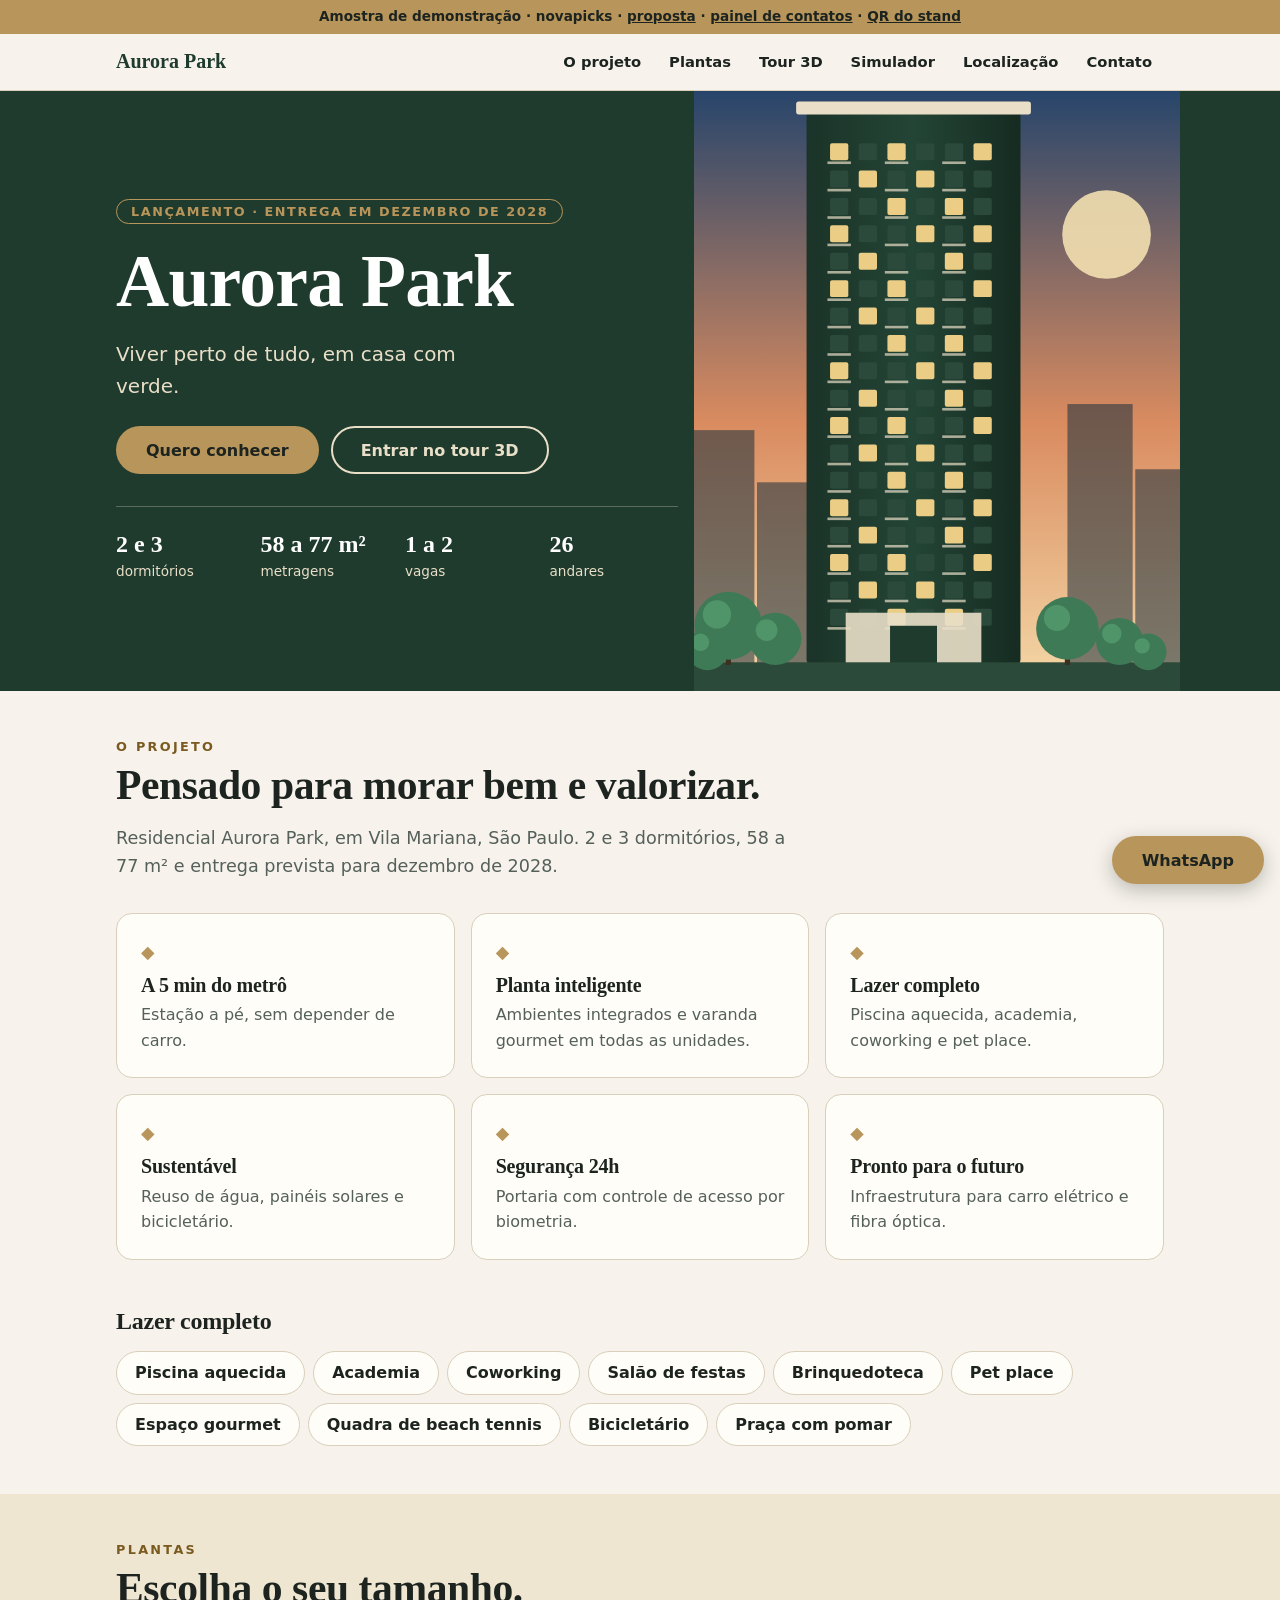
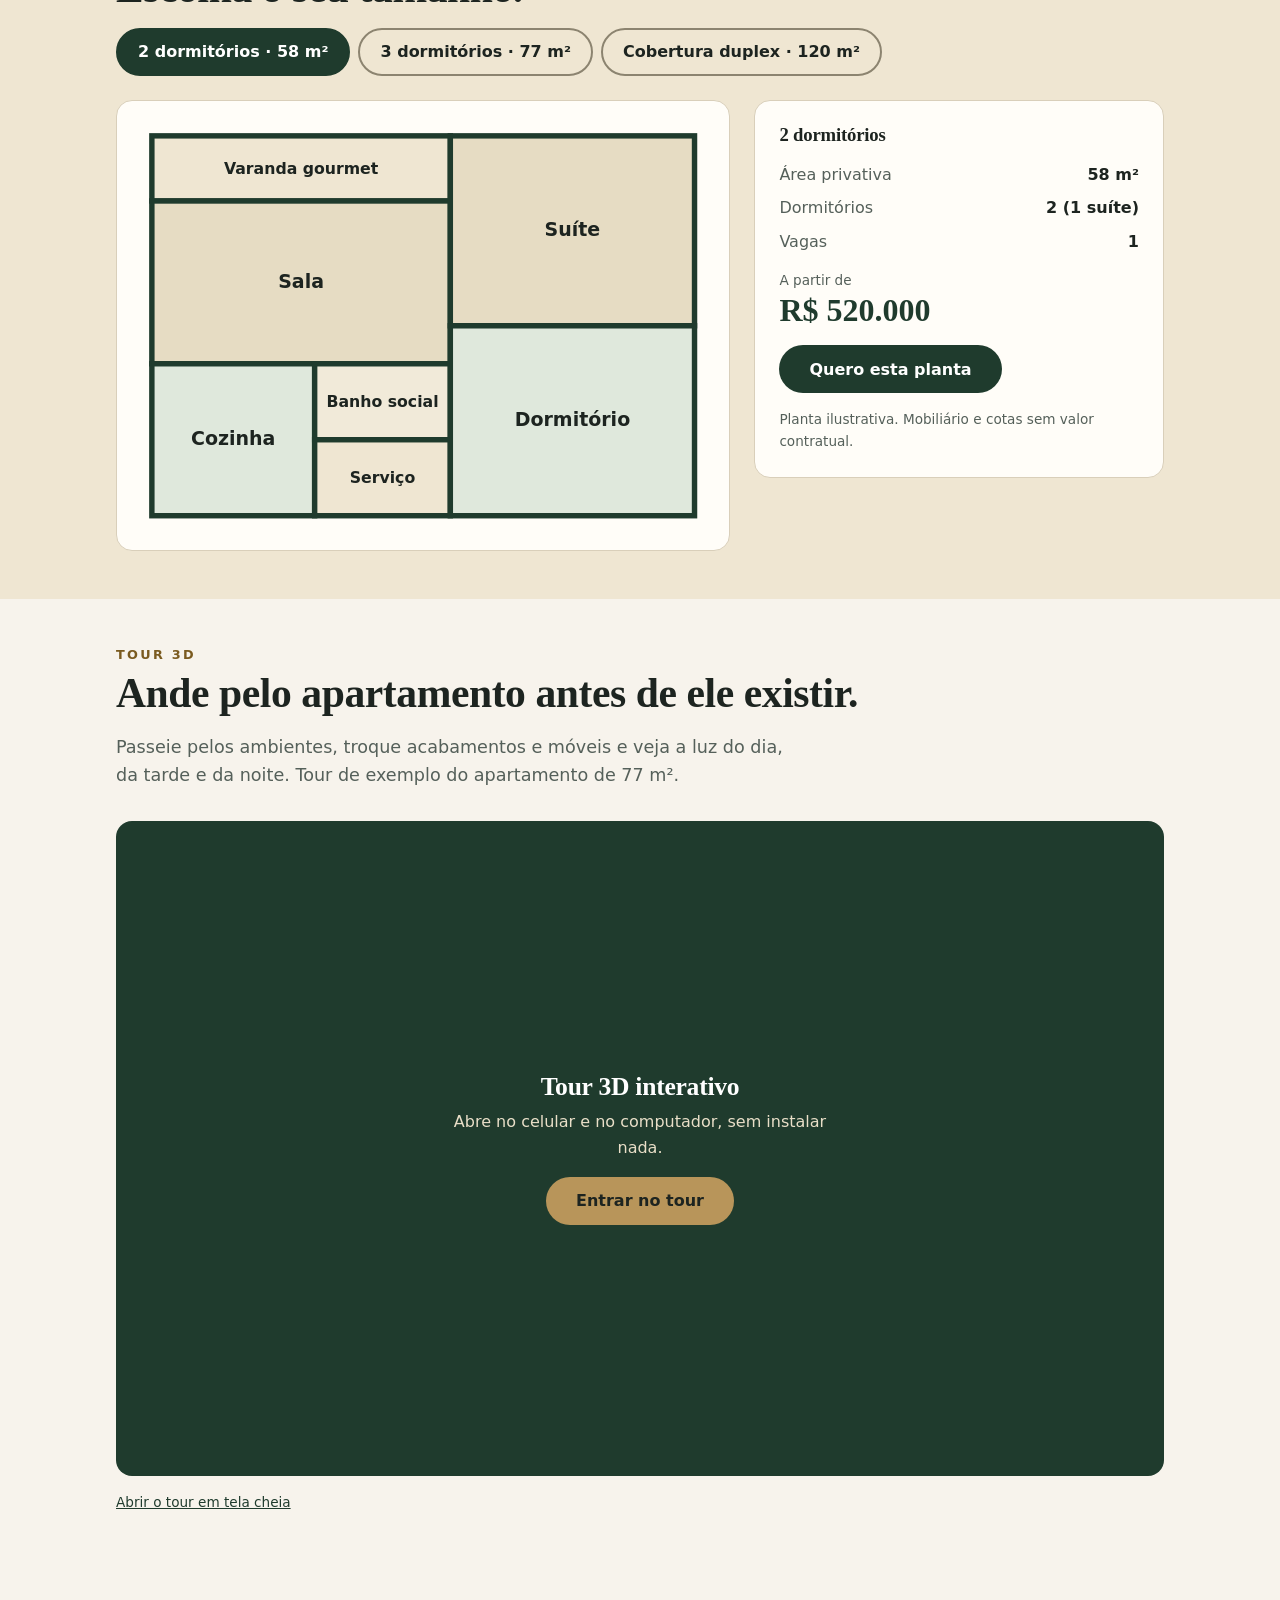
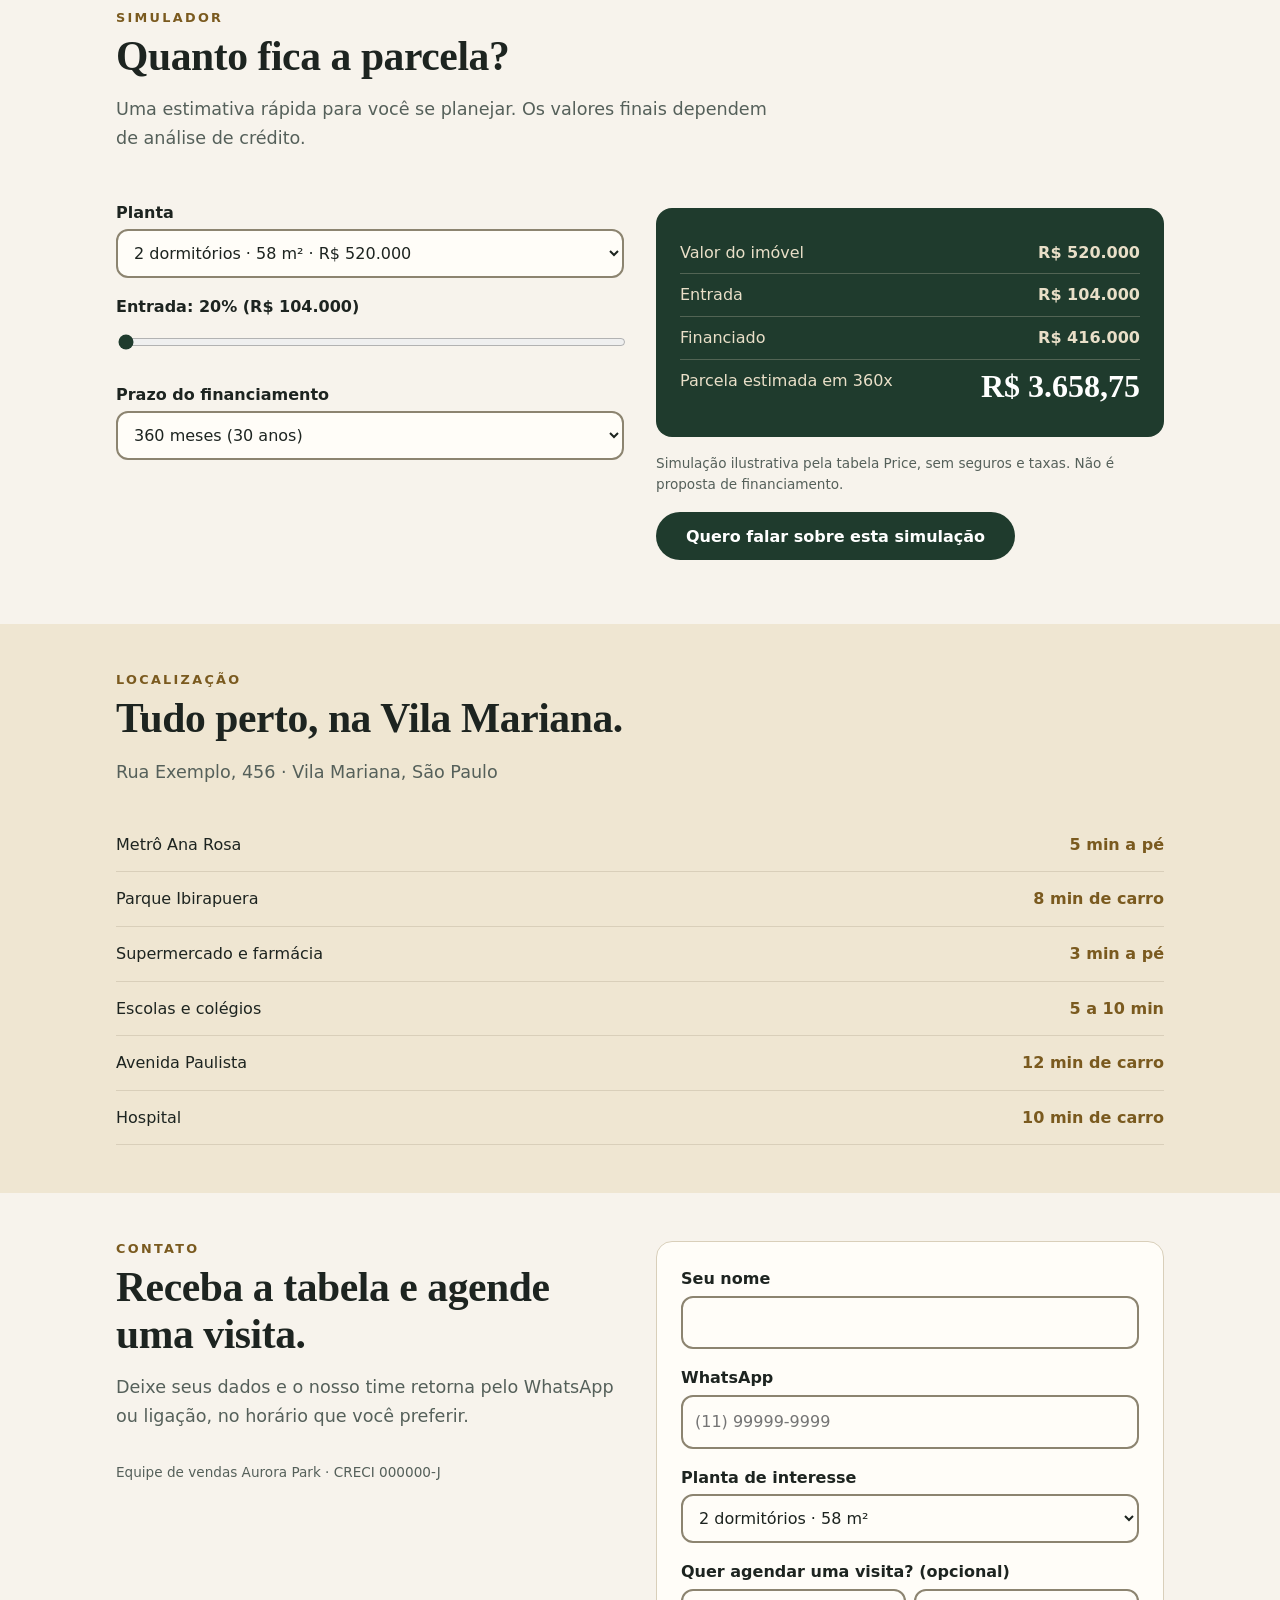
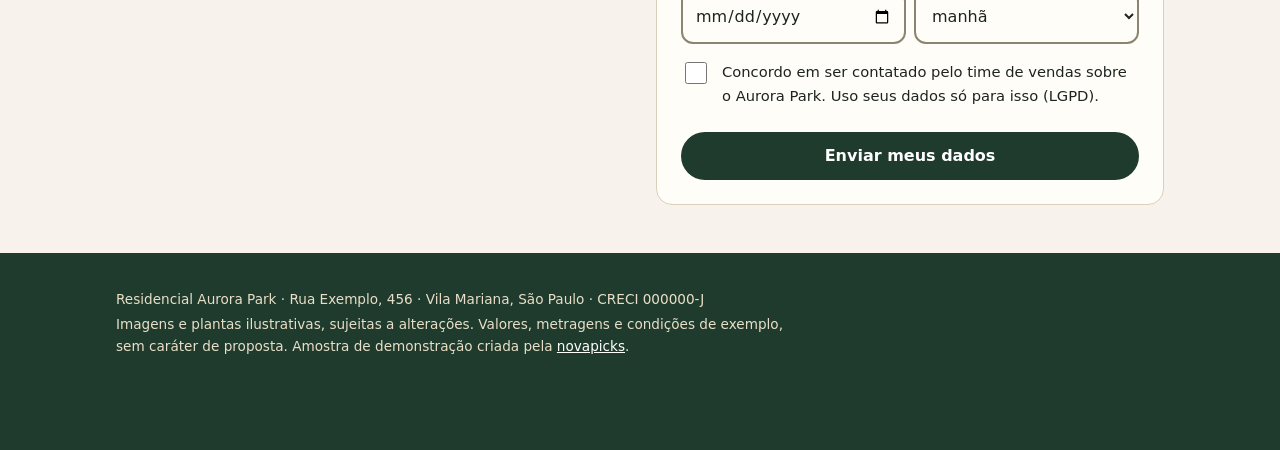
==== index.html @ 537d6c3f "feat: página de empreendimento com plantas, tour 3D, simulador e painel de contatos" ====
<!doctype html>
<html lang="pt-BR">
<head>
<meta charset="utf-8">
<meta name="viewport" content="width=device-width, initial-scale=1">
<meta name="description" content="Aurora Park: apartamentos de 2 e 3 dormitórios na Vila Mariana, com tour 3D, plantas e simulador.">
<meta name="theme-color" content="#1f3b2d">
<title>Aurora Park · Lançamento na Vila Mariana</title>
<link rel="stylesheet" href="css/estilo.css">
</head>
<body>
<a class="pular" href="#conteudo">Pular para o conteúdo</a>
<div class="selo-demo">Amostra de demonstração · novapicks · <a href="apresentacao.html">proposta</a> · <a href="leads.html" target="_blank" rel="noopener">painel de contatos</a> · <a href="qr.html">QR do stand</a></div>
<nav class="nav" aria-label="Principal"><div class="nav-int">
  <a class="marca" href="#topo" id="nav-marca"></a>
  <ul>
    <li><a class="l" href="#sobre">O projeto</a></li><li><a class="l" href="#plantas">Plantas</a></li><li><a class="l" href="#tour">Tour 3D</a></li>
    <li><a class="l" href="#simulador">Simulador</a></li><li><a class="l" href="#local">Localização</a></li><li><a class="l" href="#contato">Contato</a></li>
  </ul>
</div></nav>

<header class="hero" id="topo"><div class="hero-int">
  <div class="hero-txt">
    <span class="etiqueta" id="h-status"></span>
    <h1 id="h-nome"></h1>
    <p class="slogan" id="h-slogan"></p>
    <div class="grupo-btn"><a class="btn btn-ouro" href="#contato">Quero conhecer</a><a class="btn btn-contorno" href="#tour">Entrar no tour 3D</a></div>
    <div class="numeros" id="h-numeros"></div>
  </div>
  <div class="hero-arte" id="h-arte"></div>
</div></header>

<main id="conteudo" tabindex="-1">
  <section id="sobre"><div class="container">
    <p class="sobretitulo">O projeto</p><h2>Pensado para morar bem e valorizar.</h2>
    <p class="lead" id="s-lead"></p>
    <div class="grade tres" id="s-dif"></div>
    <h3 style="margin:var(--e6) 0 var(--e2);font-size:1.5rem">Lazer completo</h3><ul class="chips" id="s-lazer"></ul>
  </div></section>

  <section id="plantas" class="fundo-claro"><div class="container">
    <p class="sobretitulo">Plantas</p><h2>Escolha o seu tamanho.</h2>
    <div class="abas" role="tablist" aria-label="Plantas" id="p-abas"></div>
    <div class="planta" id="p-corpo" role="tabpanel" aria-live="polite"></div>
  </div></section>

  <section id="tour"><div class="container">
    <p class="sobretitulo">Tour 3D</p><h2>Ande pelo apartamento antes de ele existir.</h2>
    <p class="lead">Passeie pelos ambientes, troque acabamentos e móveis e veja a luz do dia, da tarde e da noite. Tour de exemplo do apartamento de 77 m².</p>
    <div class="palco" id="t-palco"><div class="chamada"><h3>Tour 3D interativo</h3><p>Abre no celular e no computador, sem instalar nada.</p><button class="btn btn-ouro" id="t-abrir" type="button">Entrar no tour</button></div></div>
    <p class="nota"><a id="t-link" target="_blank" rel="noopener" style="color:var(--verde)">Abrir o tour em tela cheia</a></p>
  </div></section>

  <section id="video" class="fundo-claro" hidden><div class="container">
    <p class="sobretitulo">Vídeo</p><h2>Conheça o empreendimento.</h2>
    <div class="palco" id="v-palco"></div>
  </div></section>

  <section id="simulador"><div class="container">
    <p class="sobretitulo">Simulador</p><h2>Quanto fica a parcela?</h2>
    <p class="lead">Uma estimativa rápida para você se planejar. Os valores finais dependem de análise de crédito.</p>
    <div class="duas">
      <form id="sim" novalidate>
        <label for="s-planta">Planta</label><select id="s-planta"></select>
        <label for="s-entrada">Entrada: <span id="s-ent-v"></span></label><input type="range" id="s-entrada">
        <label for="s-prazo">Prazo do financiamento</label><select id="s-prazo"></select>
      </form>
      <div>
        <div class="resultado" aria-live="polite" id="s-res"></div>
        <p class="nota">Simulação ilustrativa pela tabela Price, sem seguros e taxas. Não é proposta de financiamento.</p>
        <p><button class="btn btn-verde" id="s-quero" type="button">Quero falar sobre esta simulação</button></p>
      </div>
    </div>
  </div></section>

  <section id="local" class="fundo-claro"><div class="container">
    <p class="sobretitulo">Localização</p><h2 id="l-titulo"></h2>
    <p class="lead" id="l-end"></p>
    <div id="l-lista"></div>
  </div></section>

  <section id="contato"><div class="container"><div class="duas">
    <div><p class="sobretitulo">Contato</p><h2>Receba a tabela e agende uma visita.</h2><p class="lead">Deixe seus dados e o nosso time retorna pelo WhatsApp ou ligação, no horário que você preferir.</p>
      <p class="nota" id="c-corretor"></p></div>
    <div id="c-area"></div>
  </div></div></section>
</main>

<footer><div class="container">
  <p id="f-nome"></p>
  <p>Imagens e plantas ilustrativas, sujeitas a alterações. Valores, metragens e condições de exemplo, sem caráter de proposta. Amostra de demonstração criada pela <a href="https://novapicks.website">novapicks</a>.</p>
</div></footer>
<a class="btn btn-ouro flutuante" id="zap" target="_blank" rel="noopener">WhatsApp</a>

<script src="js/dados.js"></script>
<script src="js/leads.js"></script>
<script src="js/arte.js"></script>
<script src="js/app.js"></script>
</body>
</html>
---- css/estilo.css ----
/* Design System: tokens no :root, mobile-first, escala de 8px. Tema claro premium (verde e latão). */
:root {
  --fundo: #f7f3ec;
  --superficie: #fffdf8;
  --superficie-2: #efe6d2;
  --borda: #8c8470;
  --borda-suave: #d9cfba;
  --texto: #1d2420;
  --texto-suave: #55605a;
  --verde: #1f3b2d;
  --verde-2: #2f5a45;
  --latao: #b8955a;         /* só decorativo e fundo de botão com texto escuro */
  --latao-texto: #7a5a1f;   /* latão em texto sobre fundo claro (5,7:1) */
  --creme: #e9dfc8;
  --erro: #a3271a;
  --foco: #8a3b00;
  --raio: 16px;
  --e1: 8px; --e2: 16px; --e3: 24px; --e4: 32px; --e6: 48px; --e8: 64px;
  --fonte-titulo: "Iowan Old Style", "Palatino Linotype", Palatino, "Book Antiqua", Georgia, serif;
  --fonte: system-ui, -apple-system, "Segoe UI", Roboto, sans-serif;
}
@media (prefers-contrast: more) { :root { --borda: #000; --texto-suave: #000; } }
* { box-sizing: border-box; }
html { scroll-behavior: smooth; scroll-padding-top: 72px; }
body { margin: 0; font-family: var(--fonte); background: var(--fundo); color: var(--texto); line-height: 1.6; }
h1, h2, h3 { font-family: var(--fonte-titulo); font-weight: 600; line-height: 1.12; margin: 0; letter-spacing: -.01em; }
[hidden] { display: none !important; }
:focus-visible { outline: 3px solid var(--foco); outline-offset: 2px; }
.so-leitor { position: absolute; width: 1px; height: 1px; overflow: hidden; clip: rect(0 0 0 0); white-space: nowrap; }
.pular { position: absolute; left: 8px; top: -64px; background: var(--latao); color: var(--texto); padding: 8px 16px; border-radius: 8px; z-index: 60; }
.pular:focus { top: 8px; }
.selo-demo { background: var(--latao); color: var(--texto); text-align: center; font-size: .85rem; font-weight: 700; padding: 6px var(--e2); }
.selo-demo a { color: inherit; font-weight: 800; }
.container { max-width: 1080px; margin: 0 auto; padding: 0 var(--e2); }
section { padding: var(--e6) 0; }
.sobretitulo { font: 700 .8rem var(--fonte); text-transform: uppercase; letter-spacing: .18em; color: var(--latao-texto); margin: 0 0 var(--e1); }
h2 { font-size: clamp(1.8rem, 5vw, 2.6rem); margin-bottom: var(--e2); }
.lead { color: var(--texto-suave); font-size: 1.1rem; max-width: 60ch; margin: 0 0 var(--e4); }

/* Navegação */
.nav { position: sticky; top: 0; z-index: 40; background: rgba(247,243,236,.94); backdrop-filter: blur(8px); border-bottom: 1px solid var(--borda-suave); }
.nav-int { max-width: 1080px; margin: 0 auto; padding: 0 var(--e2); display: flex; align-items: center; gap: var(--e2); min-height: 56px; }
.marca { font: 700 1.25rem var(--fonte-titulo); color: var(--verde); text-decoration: none; white-space: nowrap; }
.nav ul { display: flex; gap: 4px; list-style: none; padding: 0; margin: 0 0 0 auto; overflow-x: auto; scrollbar-width: none; }
.nav a.l { display: inline-flex; align-items: center; min-height: 44px; padding: 0 12px; color: var(--texto); text-decoration: none; font-weight: 600; font-size: .92rem; border-radius: 8px; white-space: nowrap; }
.nav a.l:hover { background: var(--superficie-2); }

/* Hero */
.hero { background: var(--verde); color: var(--creme); padding: 0; overflow: hidden; }
.hero-int { max-width: 1080px; margin: 0 auto; display: grid; grid-template-columns: 1fr; }
@media (min-width: 860px) { .hero-int { grid-template-columns: 1.1fr .9fr; min-height: 600px; } }
.hero-txt { padding: var(--e6) var(--e2); align-self: center; }
.hero h1 { font-size: clamp(2.6rem, 8vw, 4.6rem); color: #fff; }
.hero .slogan { font-size: 1.25rem; margin: var(--e2) 0 var(--e3); max-width: 28ch; }
.etiqueta { display: inline-block; border: 1px solid var(--latao); color: var(--latao); border-radius: 999px; padding: 4px 14px; font: 700 .8rem var(--fonte); text-transform: uppercase; letter-spacing: .12em; margin-bottom: var(--e2); }
.hero-arte { min-height: 360px; position: relative; }
.hero-arte svg { position: absolute; inset: 0; width: 100%; height: 100%; }
.numeros { display: grid; grid-template-columns: repeat(2, 1fr); gap: var(--e2); margin-top: var(--e4); padding-top: var(--e3); border-top: 1px solid rgba(233,223,200,.3); }
@media (min-width: 640px) { .numeros { grid-template-columns: repeat(4, 1fr); } }
.numeros b { display: block; font: 600 1.5rem var(--fonte-titulo); color: #fff; }
.numeros span { font-size: .85rem; }

/* Botões */
.btn { font: 700 1rem var(--fonte); min-height: 48px; padding: 8px 28px; border-radius: 999px; border: 2px solid transparent; cursor: pointer; display: inline-flex; align-items: center; justify-content: center; gap: 8px; text-decoration: none; }
.btn-ouro { background: var(--latao); color: var(--texto); }
.btn-ouro:hover { background: #c9a669; }
.btn-verde { background: var(--verde); color: #fff; }
.btn-verde:hover { background: var(--verde-2); }
.btn-contorno { background: transparent; color: var(--texto); border-color: var(--borda); }
.btn-contorno:hover { border-color: var(--texto); }
.hero .btn-contorno { color: var(--creme); border-color: var(--creme); }
.btn-pequeno { min-height: 36px; padding: 2px 14px; font-size: .9rem; }
.grupo-btn { display: flex; gap: 12px; flex-wrap: wrap; }

/* Diferenciais, lazer, localização */
.grade { display: grid; gap: var(--e2); grid-template-columns: 1fr; }
@media (min-width: 640px) { .grade { grid-template-columns: repeat(2, 1fr); } }
@media (min-width: 960px) { .grade.tres { grid-template-columns: repeat(3, 1fr); } }
.cartao { background: var(--superficie); border: 1px solid var(--borda-suave); border-radius: var(--raio); padding: var(--e3); }
.cartao h3 { font-size: 1.25rem; margin-bottom: 6px; }
.cartao p { margin: 0; color: var(--texto-suave); }
.cartao .rombo { display: block; color: var(--latao); font-size: 1.1rem; margin-bottom: 8px; }
.chips { display: flex; flex-wrap: wrap; gap: 8px; list-style: none; padding: 0; margin: 0; }
.chips li { background: var(--superficie); border: 1px solid var(--borda-suave); border-radius: 999px; padding: 8px 18px; font-weight: 600; }
.local { display: flex; justify-content: space-between; gap: 16px; padding: 14px 0; border-bottom: 1px solid var(--borda-suave); }
.local b { color: var(--latao-texto); white-space: nowrap; }

/* Plantas */
.abas { display: flex; gap: 8px; flex-wrap: wrap; margin-bottom: var(--e3); }
.abas button { font: 700 1rem var(--fonte); min-height: 48px; padding: 8px 20px; border-radius: 999px; border: 2px solid var(--borda); background: transparent; color: var(--texto); cursor: pointer; }
.abas button[aria-selected="true"] { background: var(--verde); border-color: var(--verde); color: #fff; }
.planta { display: grid; gap: var(--e3); grid-template-columns: 1fr; align-items: start; }
@media (min-width: 860px) { .planta { grid-template-columns: 1.2fr .8fr; } }
.planta-arte { background: var(--superficie); border: 1px solid var(--borda-suave); border-radius: var(--raio); padding: var(--e3); }
.planta-arte svg { width: 100%; height: auto; display: block; }
.ficha { background: var(--superficie); border: 1px solid var(--borda-suave); border-radius: var(--raio); padding: var(--e3); }
.ficha dl { margin: var(--e2) 0; display: grid; grid-template-columns: auto 1fr; gap: 8px 24px; }
.ficha dt { color: var(--texto-suave); } .ficha dd { margin: 0; font-weight: 700; text-align: right; }
.preco { font: 600 2rem var(--fonte-titulo); color: var(--verde); }
.nota { font-size: .85rem; color: var(--texto-suave); margin: var(--e2) 0 0; }

/* Tour e vídeo */
.fundo-claro { background: var(--superficie-2); }
.palco { position: relative; min-height: 420px; width: 100%; border-radius: var(--raio); overflow: hidden; background: var(--verde); display: grid; place-items: center; color: var(--creme); text-align: center; }
@media (min-width: 860px) { .palco { aspect-ratio: 16 / 10; min-height: 0; } }
.palco iframe { position: absolute; inset: 0; width: 100%; height: 100%; border: 0; }
.palco .chamada { padding: var(--e3); max-width: 44ch; }
.palco h3 { color: #fff; font-size: 1.6rem; margin-bottom: 8px; }
.palco p { margin: 0 0 var(--e2); }

/* Simulador e formulário */
.duas { display: grid; gap: var(--e4); grid-template-columns: 1fr; align-items: start; }
@media (min-width: 860px) { .duas { grid-template-columns: 1fr 1fr; } }
label { display: block; font-weight: 600; margin: var(--e2) 0 4px; }
input[type=text], input[type=tel], input[type=date], select, textarea { width: 100%; font: inherit; color: var(--texto); background: var(--superficie); border: 2px solid var(--borda); border-radius: 12px; padding: 12px; min-height: 48px; }
input[type=range] { width: 100%; accent-color: var(--verde); min-height: 32px; }
.resultado { background: var(--verde); color: var(--creme); border-radius: var(--raio); padding: var(--e3); margin-top: var(--e3); }
.resultado .linha { display: flex; justify-content: space-between; gap: 16px; padding: 8px 0; }
.resultado .linha + .linha { border-top: 1px solid rgba(233,223,200,.25); }
.resultado .grande { font: 600 2rem var(--fonte-titulo); color: #fff; }
.opc { display: flex; align-items: flex-start; gap: 12px; margin: var(--e2) 0 0; font-weight: 400; font-size: .92rem; }
.opc input { width: 22px; height: 22px; accent-color: var(--verde); flex: none; margin-top: 2px; }
.erro { color: var(--erro); font-weight: 600; margin: 8px 0 0; }
.sucesso { background: var(--superficie); border: 2px solid var(--verde); border-radius: var(--raio); padding: var(--e3); }
.sucesso h3 { color: var(--verde); font-size: 1.5rem; margin-bottom: 8px; }

footer { background: var(--verde); color: var(--creme); padding: var(--e4) 0 88px; font-size: .85rem; }
footer p { margin: 4px 0; max-width: 80ch; }
footer a { color: #fff; }
.flutuante { position: fixed; right: 16px; bottom: 16px; z-index: 45; box-shadow: 0 6px 20px rgba(0,0,0,.25); }

/* Painel de contatos */
.painel { max-width: 1080px; margin: 0 auto; padding: var(--e4) var(--e2); }
.painel h1 { font-size: 2rem; margin-bottom: 8px; }
.resumos { display: grid; grid-template-columns: repeat(2, 1fr); gap: 12px; margin: var(--e3) 0; }
@media (min-width: 720px) { .resumos { grid-template-columns: repeat(5, 1fr); } }
.resumos div { background: var(--superficie); border: 1px solid var(--borda-suave); border-radius: 12px; padding: 12px 16px; }
.resumos b { display: block; font: 600 1.6rem var(--fonte-titulo); color: var(--verde); }
.resumos span { font-size: .85rem; color: var(--texto-suave); }
.contato { background: var(--superficie); border: 1px solid var(--borda-suave); border-left: 5px solid var(--latao); border-radius: 12px; padding: var(--e2); margin-bottom: 12px; display: grid; gap: 8px 16px; grid-template-columns: 1fr; }
@media (min-width: 720px) { .contato { grid-template-columns: 1.4fr 1fr auto; align-items: center; } }
.contato h3 { font-size: 1.15rem; }
.contato p { margin: 2px 0; color: var(--texto-suave); font-size: .92rem; }
.contato .acoes { display: flex; gap: 8px; flex-wrap: wrap; }
.contato[data-s="contatado"] { border-left-color: var(--verde-2); }
.contato[data-s="visita"] { border-left-color: #2b6cb0; }
.contato[data-s="proposta"] { border-left-color: #6b3fa0; }
.contato[data-s="perdido"] { opacity: .6; border-left-color: var(--borda); }
.vazio { color: var(--texto-suave); text-align: center; padding: var(--e4) 0; }
.caixa { background: var(--superficie); border: 1px solid var(--borda-suave); border-radius: var(--raio); padding: var(--e3); }

/* Proposta e placa */
.planos { display: grid; gap: var(--e2); grid-template-columns: repeat(auto-fit, minmax(250px, 1fr)); }
.plano.destaque { border: 2px solid var(--latao); }
.plano .valor { font: 600 2rem var(--fonte-titulo); color: var(--verde); margin: 8px 0; }
.plano .valor small { font: 400 .9rem var(--fonte); color: var(--texto-suave); }
.plano ul { padding-left: 20px; margin: 12px 0 0; display: grid; gap: 4px; color: var(--texto-suave); }
.placa { max-width: 400px; margin: var(--e3) auto; background: var(--verde); color: var(--creme); border-radius: 18px; padding: var(--e3); text-align: center; }
.placa h2 { color: #fff; margin: 0; }
.placa .qrbox { background: #fff; border-radius: 12px; padding: 12px; margin: var(--e2) auto; max-width: 280px; }
.placa svg.qr { width: 100%; display: block; }
@media print { body { background: #fff; } .nao-imprimir, .selo-demo, .nav, .flutuante { display: none !important; } }
@media (prefers-reduced-motion: reduce) { html { scroll-behavior: auto; } * { transition: none !important; animation: none !important; } }
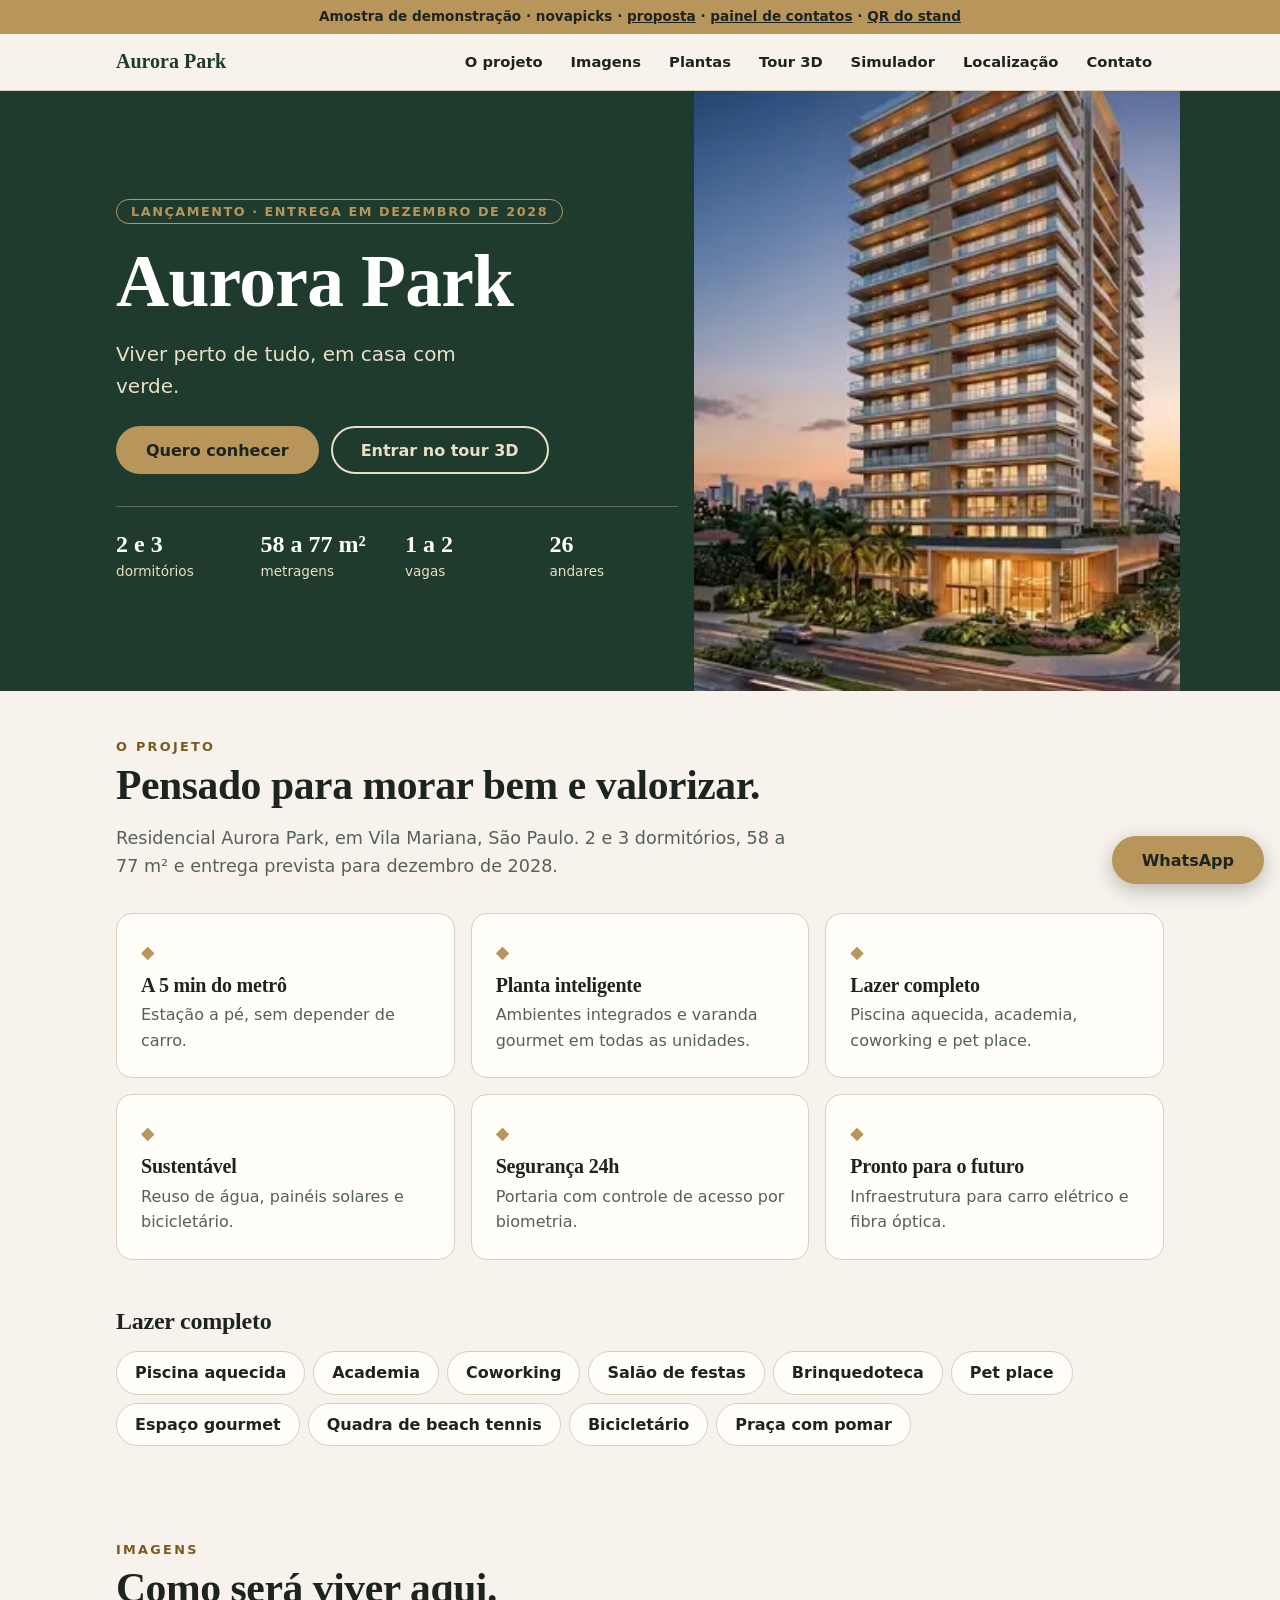
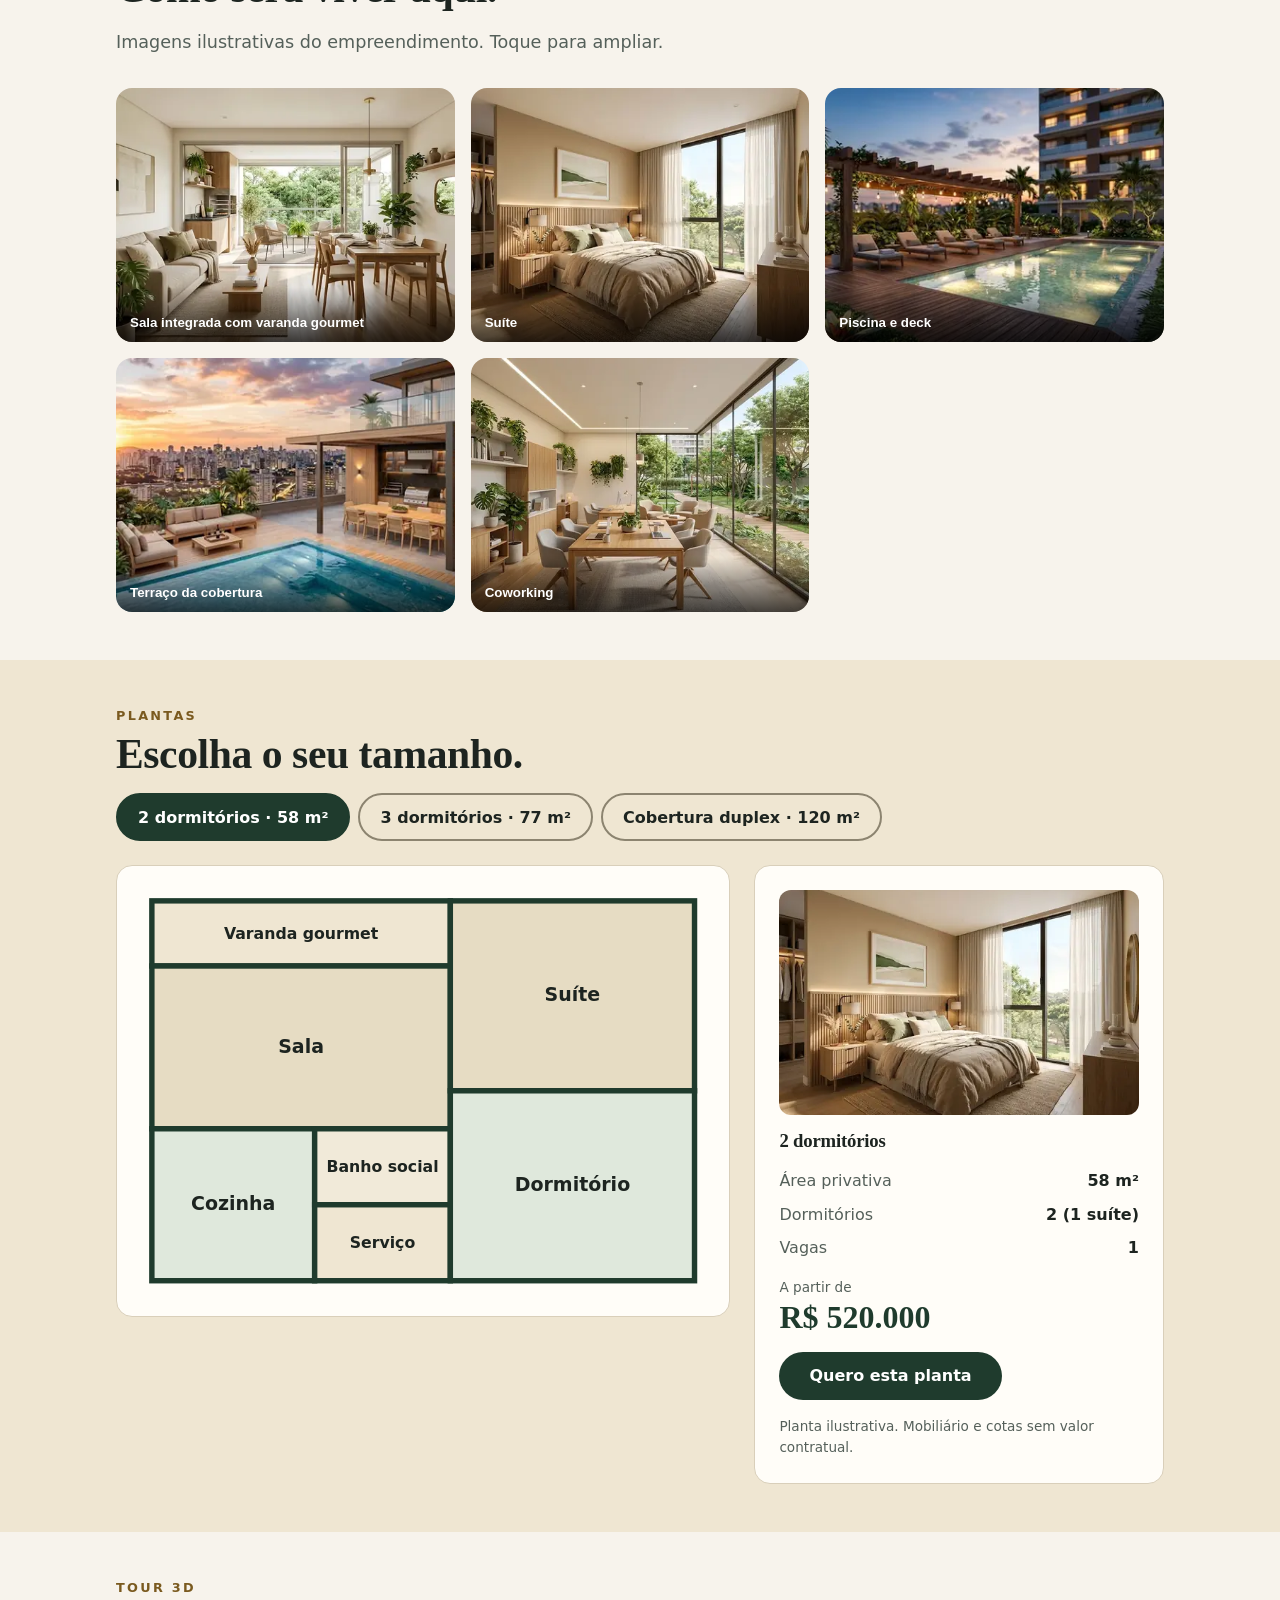
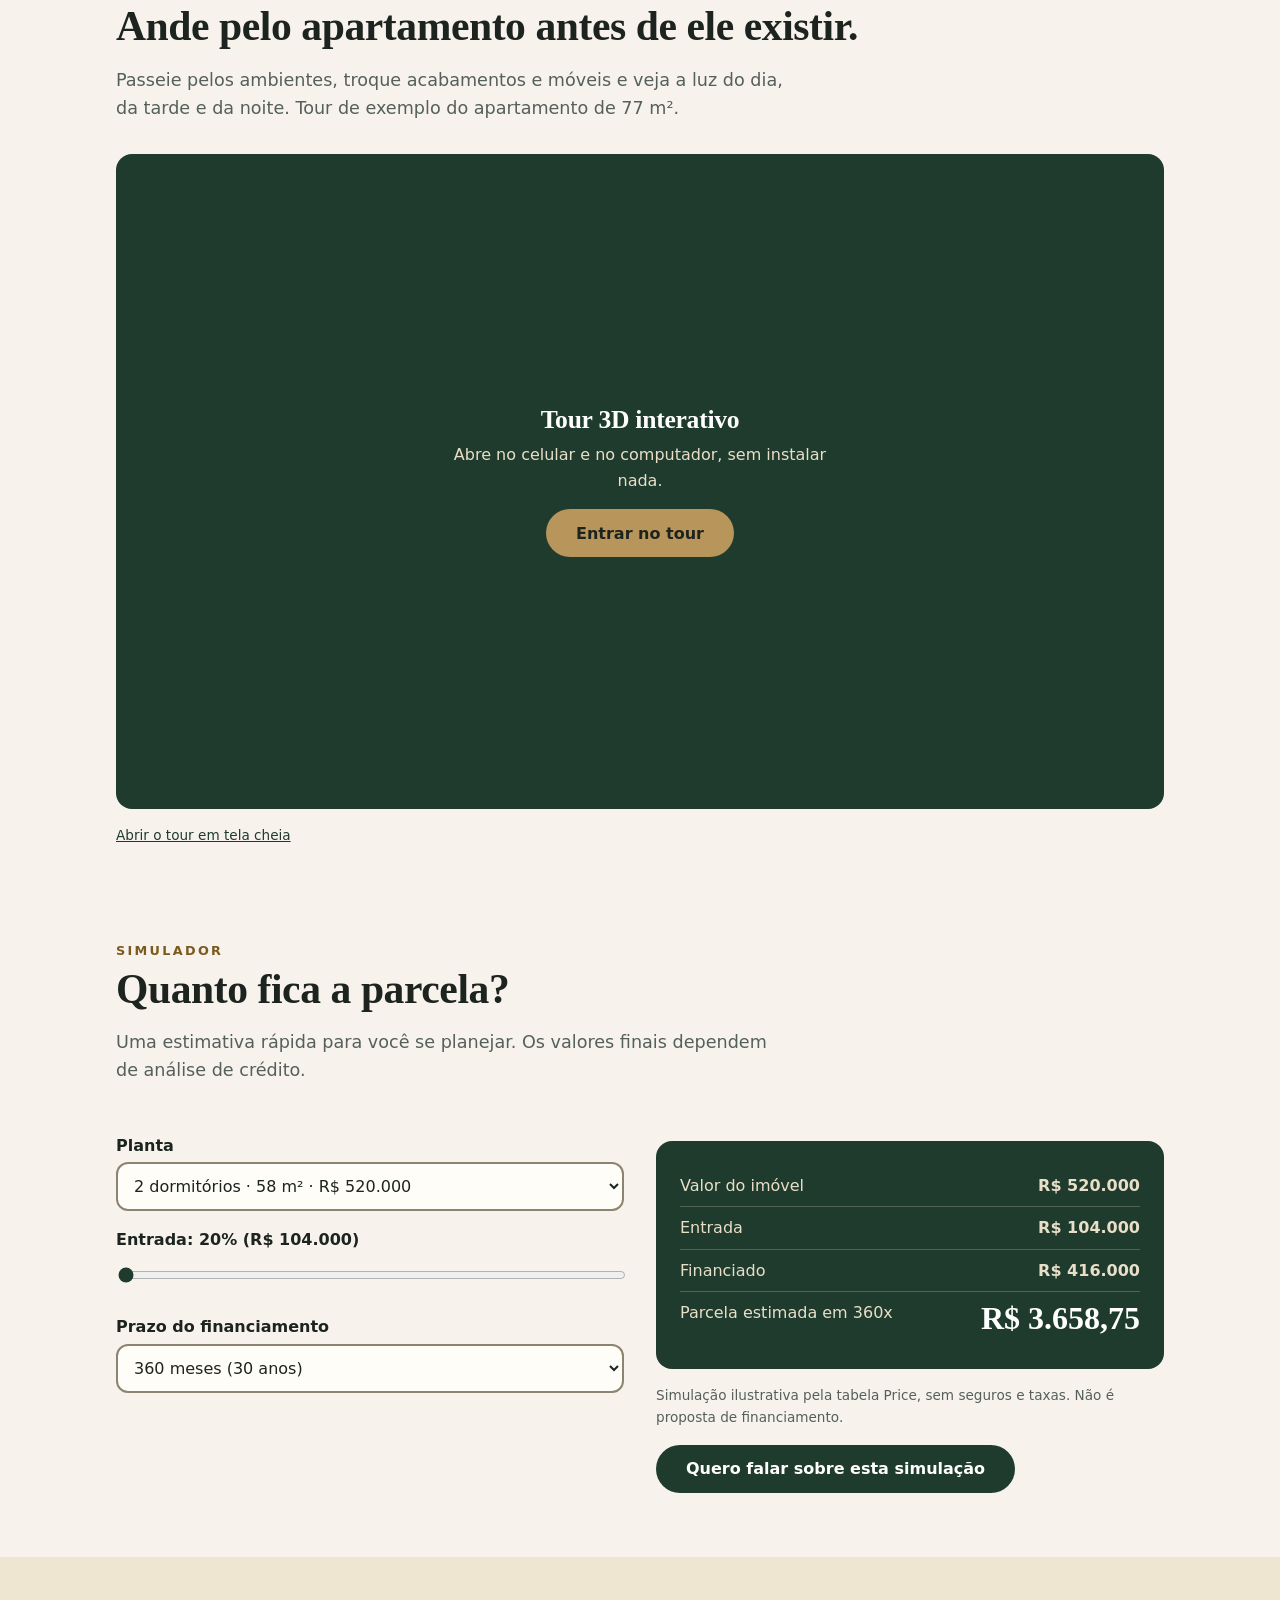
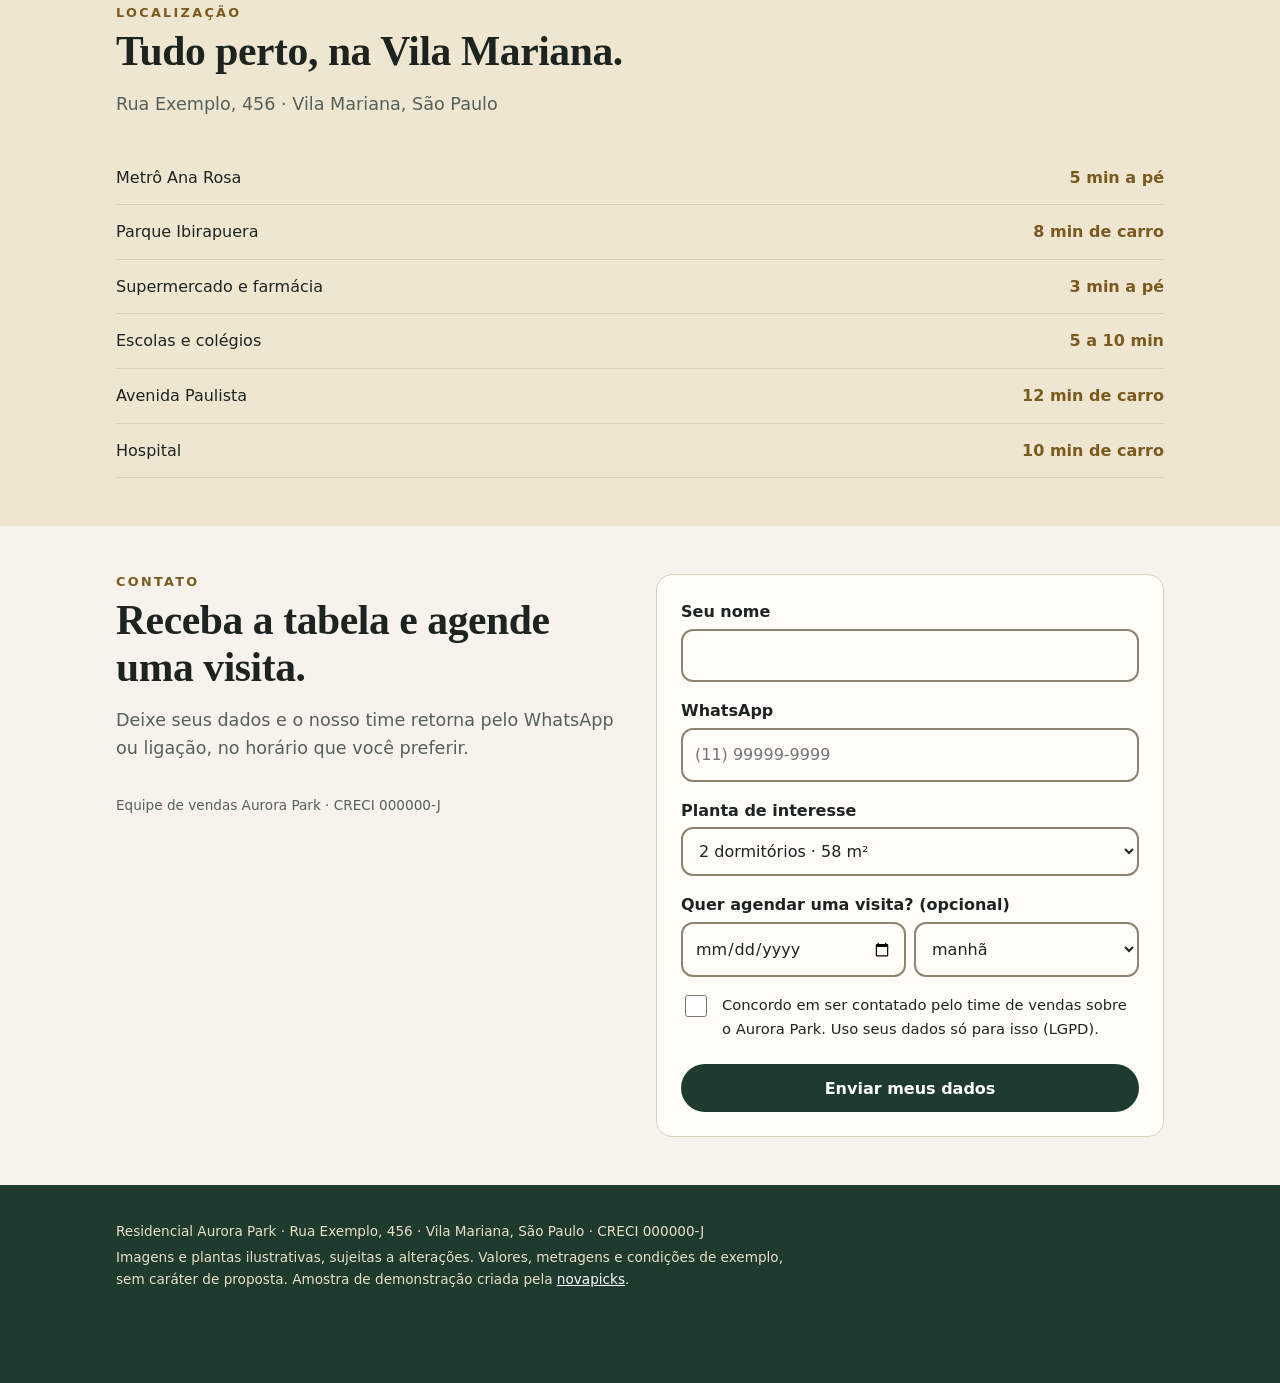
==== commit 992903aa: "feat: imagens ilustrativas do empreendimento (fachada, galeria com ampliação e fotos nas plantas)" ====
--- a/index.html
+++ b/index.html
@@ -14,7 +14,7 @@
 <nav class="nav" aria-label="Principal"><div class="nav-int">
   <a class="marca" href="#topo" id="nav-marca"></a>
   <ul>
-    <li><a class="l" href="#sobre">O projeto</a></li><li><a class="l" href="#plantas">Plantas</a></li><li><a class="l" href="#tour">Tour 3D</a></li>
+    <li><a class="l" href="#sobre">O projeto</a></li><li><a class="l" href="#galeria">Imagens</a></li><li><a class="l" href="#plantas">Plantas</a></li><li><a class="l" href="#tour">Tour 3D</a></li>
     <li><a class="l" href="#simulador">Simulador</a></li><li><a class="l" href="#local">Localização</a></li><li><a class="l" href="#contato">Contato</a></li>
   </ul>
 </div></nav>
@@ -36,6 +36,12 @@
     <p class="lead" id="s-lead"></p>
     <div class="grade tres" id="s-dif"></div>
     <h3 style="margin:var(--e6) 0 var(--e2);font-size:1.5rem">Lazer completo</h3><ul class="chips" id="s-lazer"></ul>
+  </div></section>
+
+  <section id="galeria"><div class="container">
+    <p class="sobretitulo">Imagens</p><h2>Como será viver aqui.</h2>
+    <p class="lead">Imagens ilustrativas do empreendimento. Toque para ampliar.</p>
+    <div class="galeria" id="g-lista"></div>
   </div></section>
 
   <section id="plantas" class="fundo-claro"><div class="container">
@@ -90,6 +96,7 @@
   <p id="f-nome"></p>
   <p>Imagens e plantas ilustrativas, sujeitas a alterações. Valores, metragens e condições de exemplo, sem caráter de proposta. Amostra de demonstração criada pela <a href="https://novapicks.website">novapicks</a>.</p>
 </div></footer>
+<dialog id="lb" aria-label="Imagem ampliada"><button class="x" id="lb-x" type="button" aria-label="Fechar">×</button><img id="lb-img" alt=""><p id="lb-leg"></p></dialog>
 <a class="btn btn-ouro flutuante" id="zap" target="_blank" rel="noopener">WhatsApp</a>
 
 <script src="js/dados.js"></script>
--- a/css/estilo.css
+++ b/css/estilo.css
@@ -161,3 +161,22 @@
 .placa svg.qr { width: 100%; display: block; }
 @media print { body { background: #fff; } .nao-imprimir, .selo-demo, .nav, .flutuante { display: none !important; } }
 @media (prefers-reduced-motion: reduce) { html { scroll-behavior: auto; } * { transition: none !important; animation: none !important; } }
+
+/* ===== Imagens ===== */
+.hero-arte { background: var(--verde-2); }
+.hero-arte img { position: absolute; inset: 0; width: 100%; height: 100%; object-fit: cover; object-position: 60% center; }
+.galeria { display: grid; gap: var(--e2); grid-template-columns: 1fr 1fr; }
+@media (min-width: 860px) { .galeria { grid-template-columns: repeat(3, 1fr); } }
+.foto { position: relative; padding: 0; border: 0; border-radius: var(--raio); overflow: hidden; cursor: pointer; background: var(--verde); aspect-ratio: 4 / 3; display: block; }
+.foto img { width: 100%; height: 100%; object-fit: cover; display: block; transition: transform .4s; }
+.foto:hover img { transform: scale(1.04); }
+.foto span { position: absolute; left: 0; right: 0; bottom: 0; padding: 28px 14px 12px; text-align: left; color: #fff; font-weight: 700; background: linear-gradient(0deg, rgba(0,0,0,.7), transparent); }
+.ficha-foto { width: 100%; height: auto; aspect-ratio: 16 / 10; object-fit: cover; border-radius: 12px; display: block; margin-bottom: var(--e2); }
+dialog#lb { width: min(960px, 96vw); max-height: 94vh; padding: 12px; border: 0; border-radius: var(--raio); background: var(--verde); color: var(--creme); position: relative; }
+dialog#lb::backdrop { background: rgba(0,0,0,.8); }
+#lb img { width: 100%; height: auto; max-height: 78vh; object-fit: contain; display: block; border-radius: 10px; }
+#lb p { margin: 8px 4px 0; font-size: .9rem; }
+.x { position: absolute; top: 10px; right: 10px; width: 44px; height: 44px; border-radius: 50%; border: 0; background: rgba(0,0,0,.6); color: #fff; font-size: 1.6rem; line-height: 1; cursor: pointer; z-index: 2; }
+.foto-prop { margin: 0 0 var(--e4); }
+.foto-prop img { width: 100%; height: auto; border-radius: var(--raio); display: block; }
+.foto-prop figcaption { font-size: .8rem; color: var(--texto-suave); margin-top: 6px; }
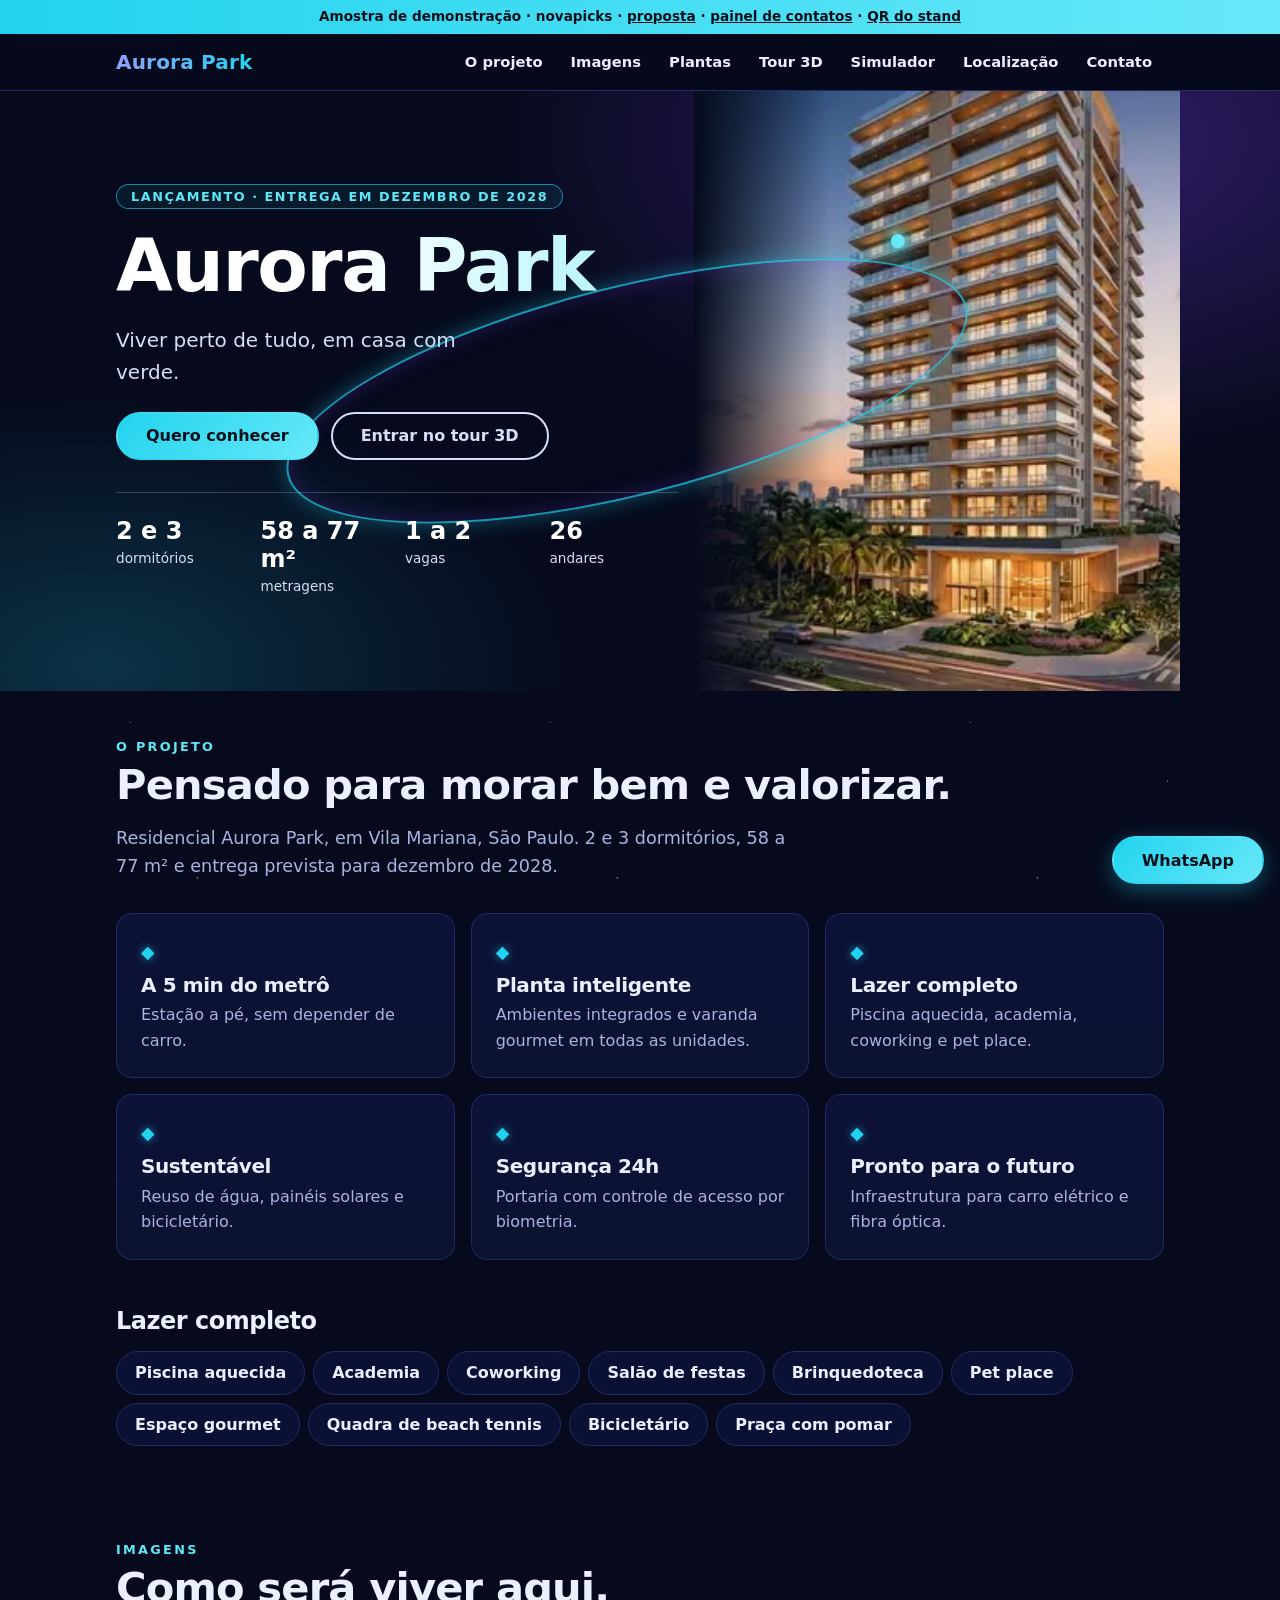
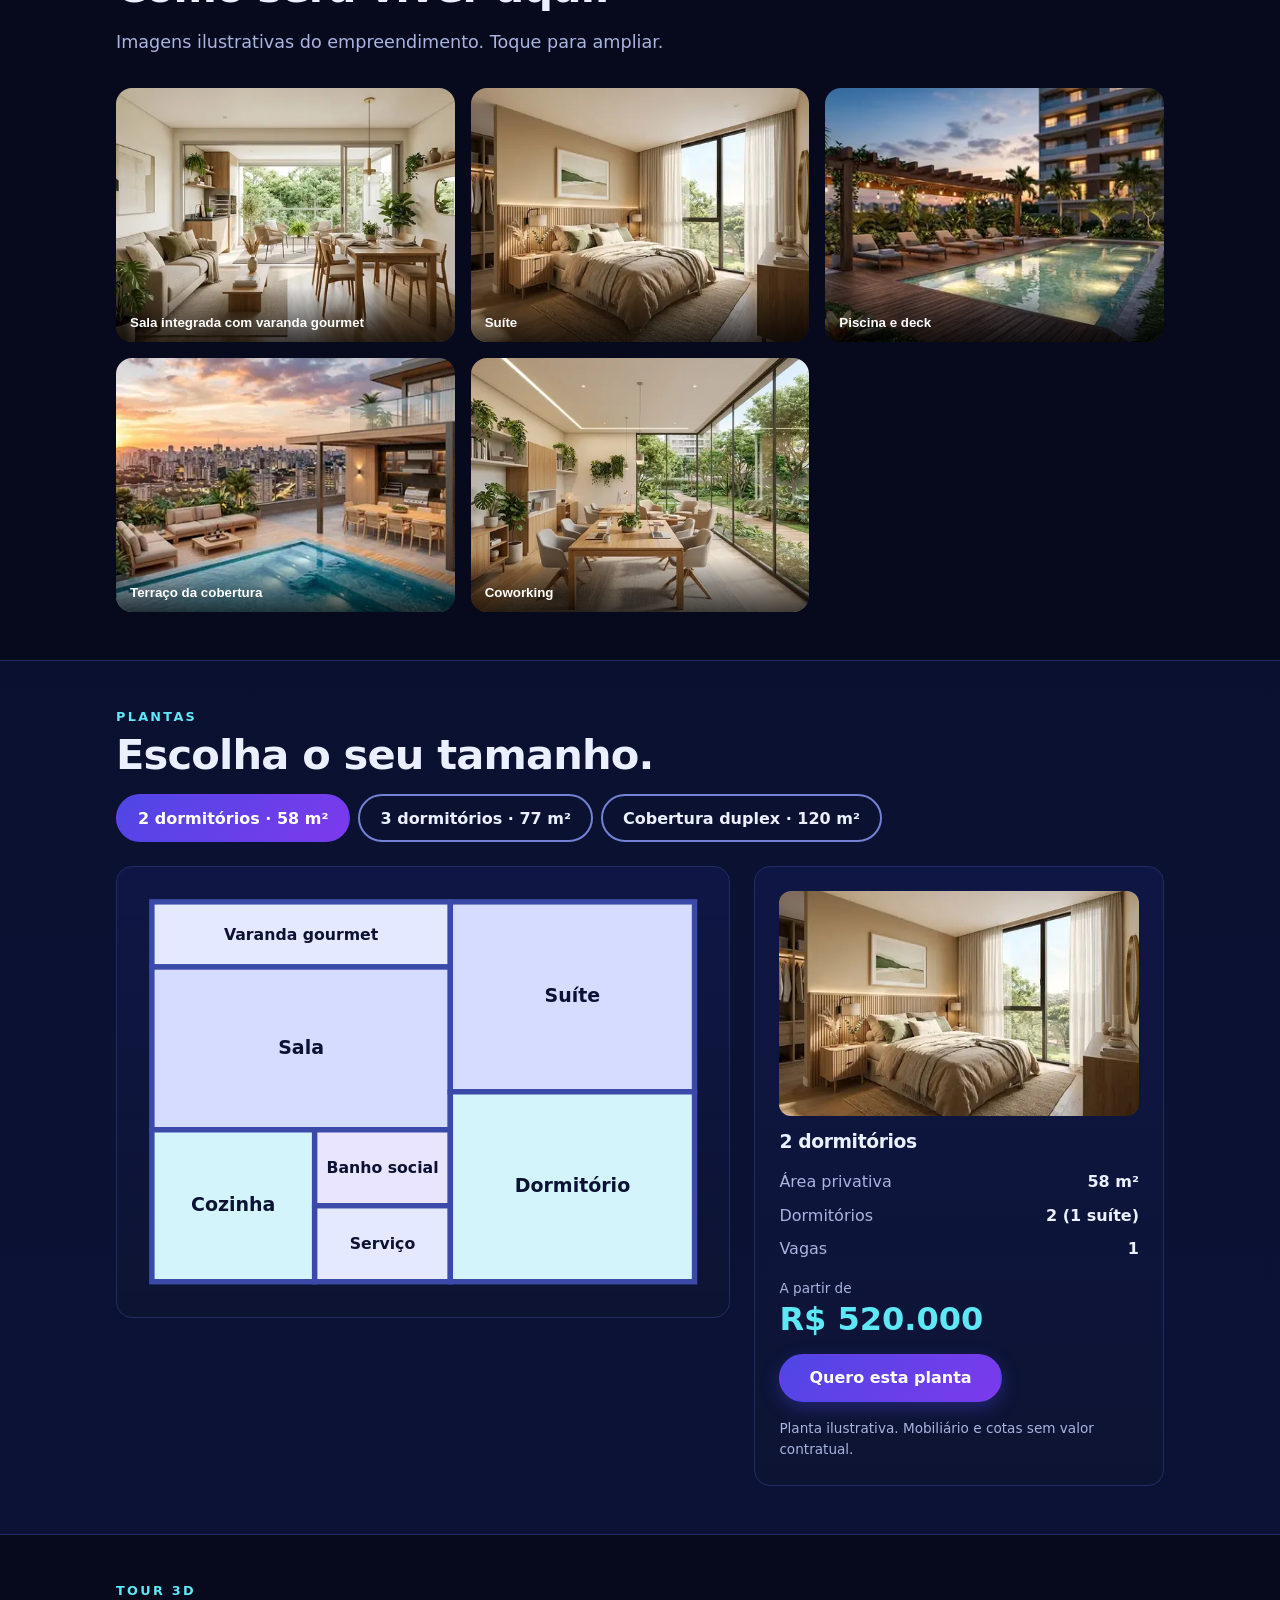
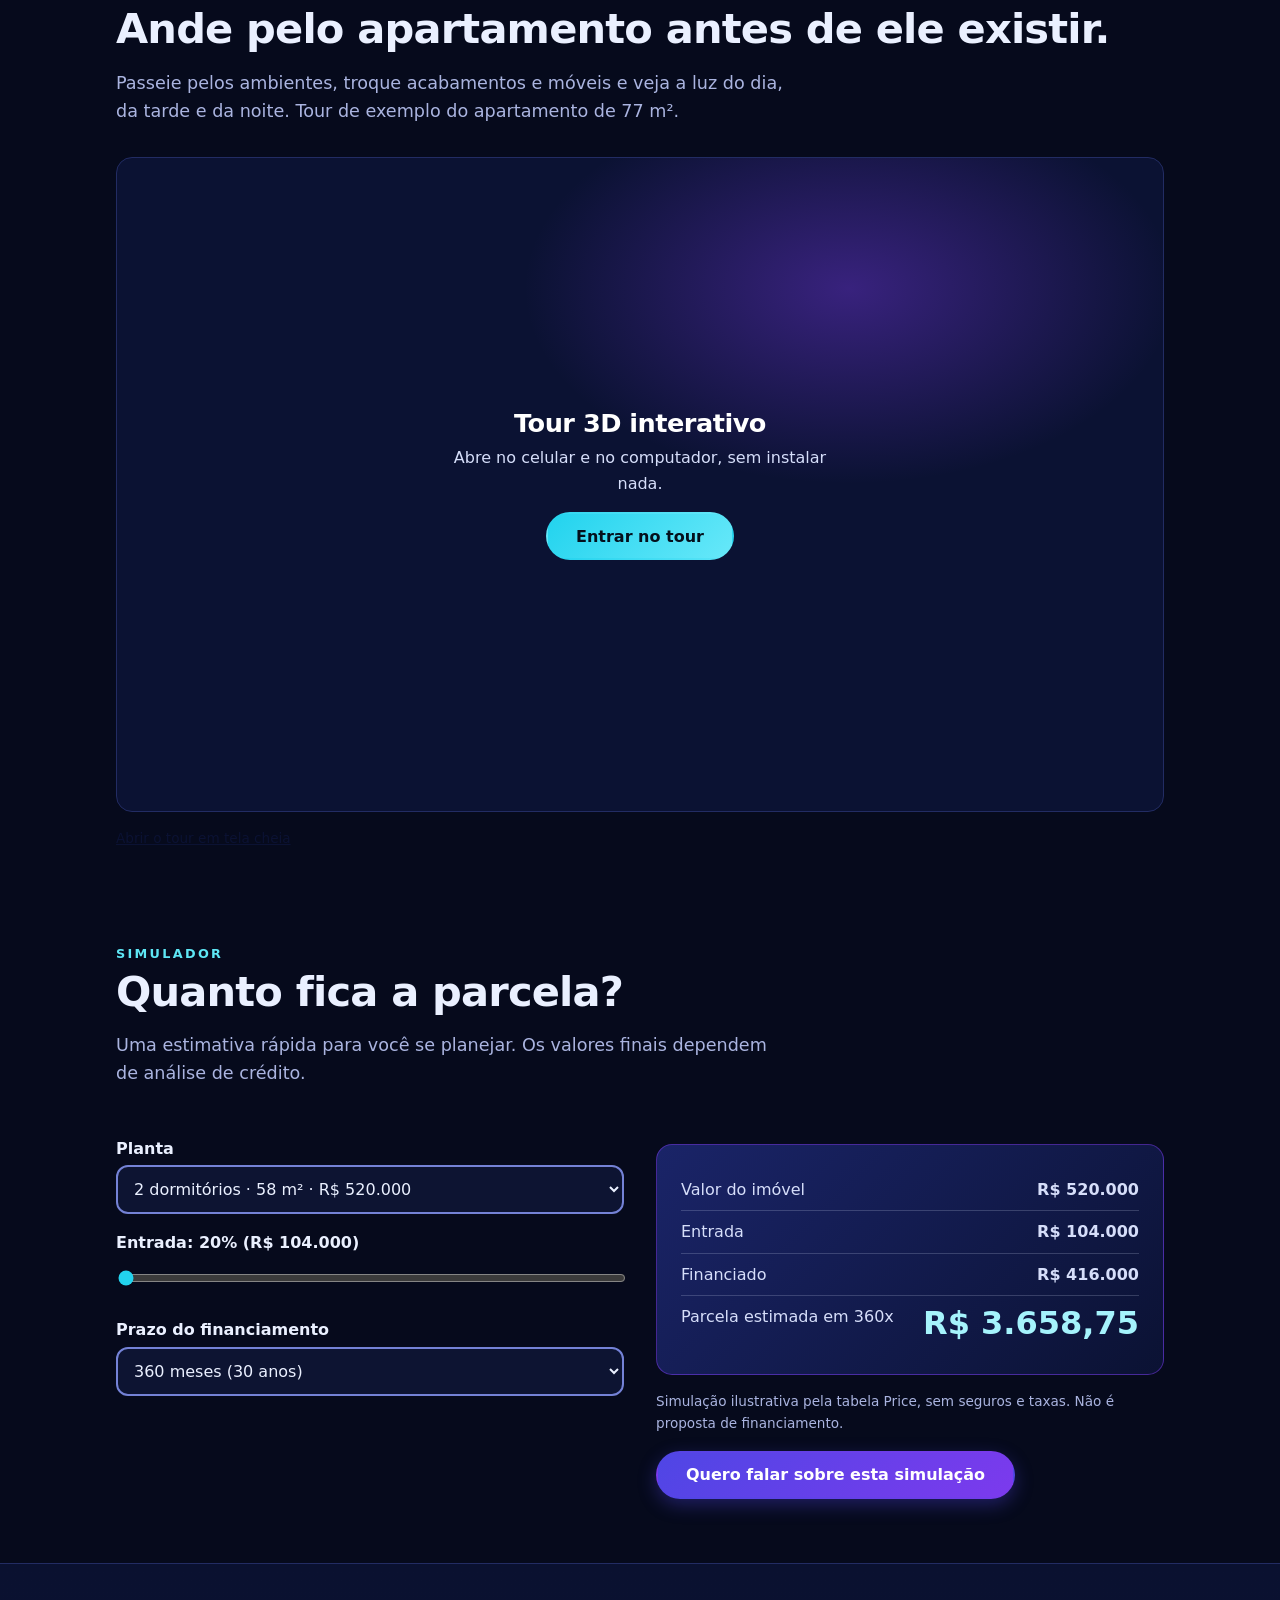
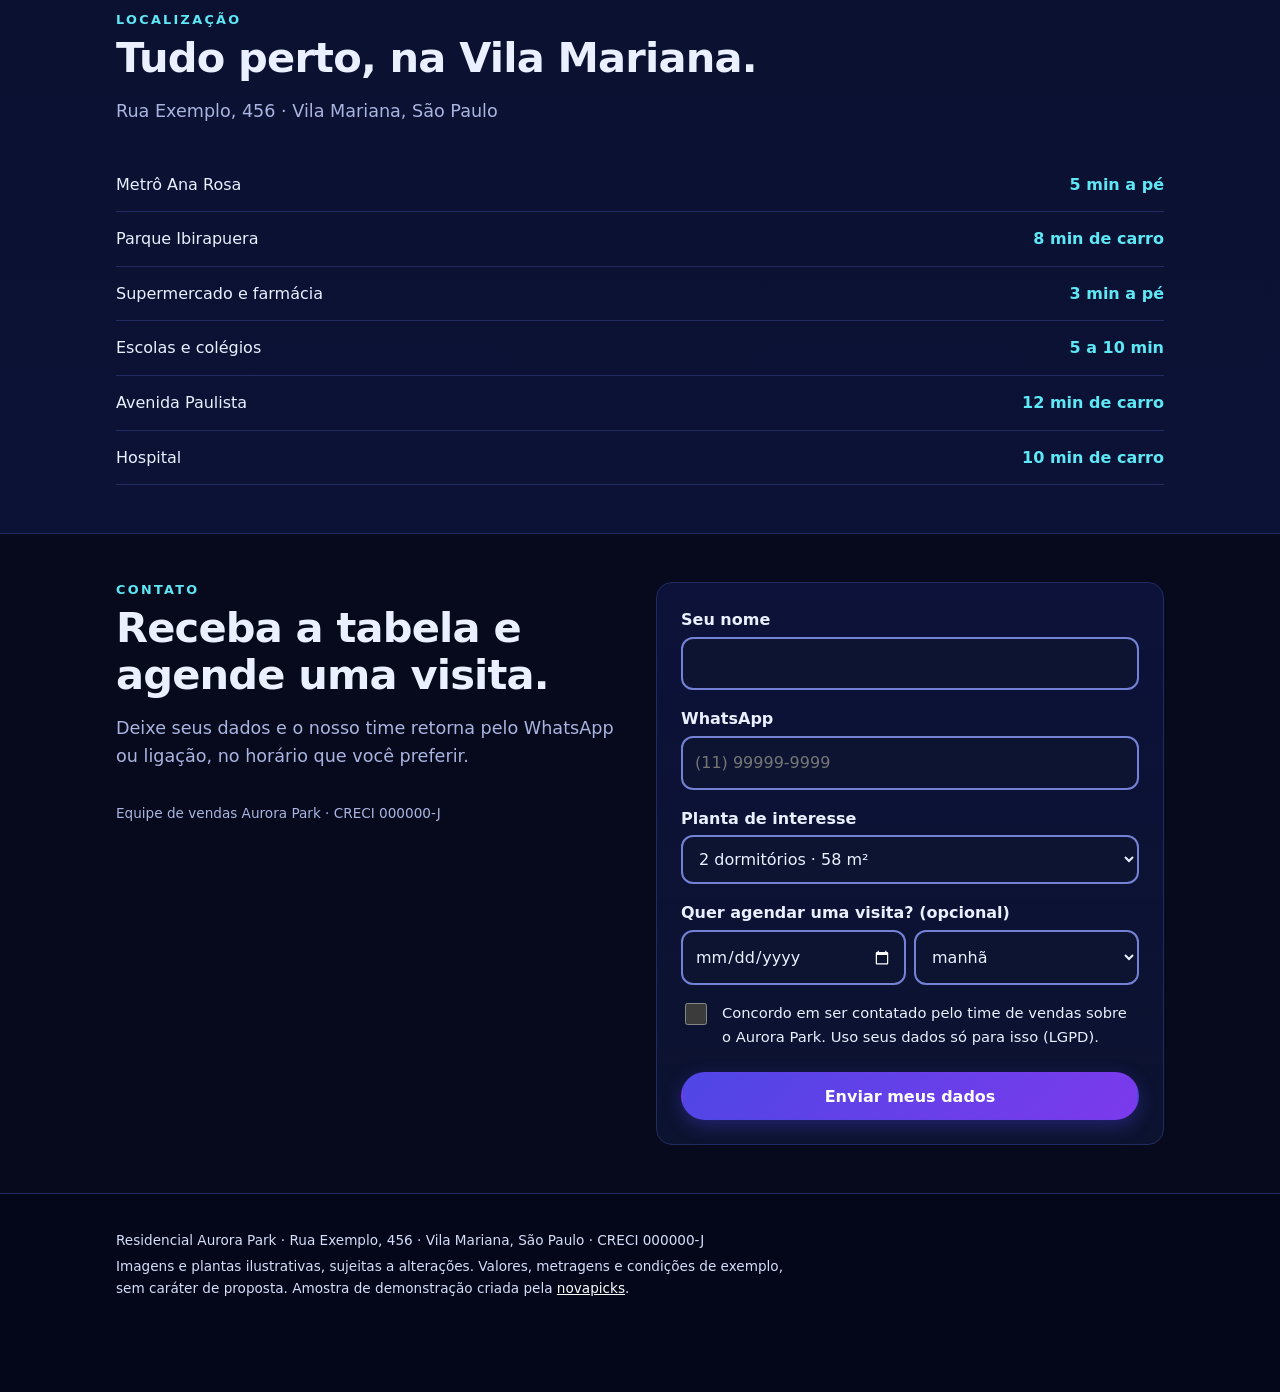
==== commit e7b3949b: "style: visual da novapicks (espaço escuro, índigo e turquesa, anel orbital)" ====
--- a/index.html
+++ b/index.html
@@ -4,7 +4,7 @@
 <meta charset="utf-8">
 <meta name="viewport" content="width=device-width, initial-scale=1">
 <meta name="description" content="Aurora Park: apartamentos de 2 e 3 dormitórios na Vila Mariana, com tour 3D, plantas e simulador.">
-<meta name="theme-color" content="#1f3b2d">
+<meta name="theme-color" content="#060a1c">
 <title>Aurora Park · Lançamento na Vila Mariana</title>
 <link rel="stylesheet" href="css/estilo.css">
 </head>
@@ -28,6 +28,7 @@
     <div class="numeros" id="h-numeros"></div>
   </div>
   <div class="hero-arte" id="h-arte"></div>
+  <span class="orbita" aria-hidden="true"></span>
 </div></header>
 
 <main id="conteudo" tabindex="-1">
--- a/css/estilo.css
+++ b/css/estilo.css
@@ -1,23 +1,27 @@
-/* Design System: tokens no :root, mobile-first, escala de 8px. Tema claro premium (verde e latão). */
+/* Design System: tokens no :root, mobile-first, escala de 8px. Tema espaço da novapicks: índigo e violeta indo para turquesa. */
 :root {
-  --fundo: #f7f3ec;
-  --superficie: #fffdf8;
-  --superficie-2: #efe6d2;
-  --borda: #8c8470;
-  --borda-suave: #d9cfba;
-  --texto: #1d2420;
-  --texto-suave: #55605a;
-  --verde: #1f3b2d;
-  --verde-2: #2f5a45;
-  --latao: #b8955a;         /* só decorativo e fundo de botão com texto escuro */
-  --latao-texto: #7a5a1f;   /* latão em texto sobre fundo claro (5,7:1) */
-  --creme: #e9dfc8;
-  --erro: #a3271a;
-  --foco: #8a3b00;
+  --fundo: #060a1c;
+  --superficie: #0d1432;
+  --superficie-2: #0a1130;
+  --borda: #7482d6;
+  --borda-suave: #222c63;
+  --texto: #eaf0ff;
+  --texto-suave: #aab4e0;
+  --verde: #0b1233;          /* painéis escuros (nome antigo mantido) */
+  --verde-2: #1b2a7a;
+  --indigo: #4f46e5;
+  --violeta: #7c3aed;
+  --turq: #22d3ee;           /* decorativo e fundo de botão com texto escuro */
+  --latao: #22d3ee;
+  --latao-texto: #5ee7f5;    /* turquesa em texto sobre o fundo escuro */
+  --creme: #d6defa;
+  --erro: #ff9a8c;
+  --foco: #7ee8ff;
   --raio: 16px;
   --e1: 8px; --e2: 16px; --e3: 24px; --e4: 32px; --e6: 48px; --e8: 64px;
-  --fonte-titulo: "Iowan Old Style", "Palatino Linotype", Palatino, "Book Antiqua", Georgia, serif;
+  --fonte-titulo: "Bahnschrift", "Segoe UI Variable Display", "Segoe UI", system-ui, -apple-system, Roboto, sans-serif;
   --fonte: system-ui, -apple-system, "Segoe UI", Roboto, sans-serif;
+  color-scheme: dark;
 }
 @media (prefers-contrast: more) { :root { --borda: #000; --texto-suave: #000; } }
 * { box-sizing: border-box; }
@@ -180,3 +184,58 @@
 .foto-prop { margin: 0 0 var(--e4); }
 .foto-prop img { width: 100%; height: auto; border-radius: var(--raio); display: block; }
 .foto-prop figcaption { font-size: .8rem; color: var(--texto-suave); margin-top: 6px; }
+
+/* ===== Tema novapicks (espaço, índigo → turquesa, anel orbital) ===== */
+body { background: var(--fundo); position: relative; }
+body::before { content: ""; position: fixed; inset: 0; z-index: -1; pointer-events: none; opacity: .55;
+  background-image:
+    radial-gradient(1.2px 1.2px at 12% 18%, #fff, transparent), radial-gradient(1px 1px at 31% 72%, #cfe9ff, transparent),
+    radial-gradient(1.4px 1.4px at 47% 9%, #fff, transparent), radial-gradient(1px 1px at 63% 41%, #bfe8ff, transparent),
+    radial-gradient(1.2px 1.2px at 78% 86%, #fff, transparent), radial-gradient(1px 1px at 91% 23%, #d9d4ff, transparent),
+    radial-gradient(1px 1px at 22% 47%, #fff, transparent), radial-gradient(1.2px 1.2px at 86% 58%, #cfe9ff, transparent);
+  background-size: 420px 420px; }
+h1, h2, h3 { letter-spacing: -.02em; }
+.selo-demo, .pular, .btn-ouro { color: #04101c; }
+.selo-demo { background: linear-gradient(90deg, #22d3ee, #67e8f9); }
+.btn-ouro { background: linear-gradient(135deg, #22d3ee, #67e8f9); }
+.btn-ouro:hover { background: #8cf0fc; }
+.btn-verde { background: linear-gradient(135deg, var(--indigo), var(--violeta)); color: #fff; box-shadow: 0 6px 18px rgba(79,70,229,.35); }
+.btn-verde:hover { background: linear-gradient(135deg, #6366f1, #8b5cf6); }
+.btn-contorno:hover { border-color: var(--turq); color: var(--turq); }
+.nav { background: rgba(6,10,28,.88); }
+.marca { background: linear-gradient(90deg, #8ea2ff, #22d3ee); -webkit-background-clip: text; background-clip: text; color: transparent; letter-spacing: .01em; }
+.hero { position: relative; background:
+  radial-gradient(900px 520px at 82% 8%, rgba(124,58,237,.38), transparent 62%),
+  radial-gradient(760px 440px at 8% 96%, rgba(34,211,238,.2), transparent 62%), #060a1c; }
+.hero h1 { background: linear-gradient(90deg, #fff 40%, #a5f3fc); -webkit-background-clip: text; background-clip: text; color: transparent; }
+.etiqueta { border-color: rgba(34,211,238,.6); color: var(--latao-texto); background: rgba(34,211,238,.08); }
+.numeros { border-top-color: rgba(214,222,250,.22); }
+.hero-arte { background: #0b1233; }
+.hero-arte::after { content: ""; position: absolute; inset: 0; background: linear-gradient(90deg, #060a1c 0%, rgba(6,10,28,0) 28%); pointer-events: none; }
+.orbita { display: none; }
+@media (min-width: 860px) {
+  .orbita { display: block; position: absolute; z-index: 3; left: 49%; top: 50%; width: 700px; height: 210px; margin: -105px 0 0 -350px; border: 2px solid rgba(34,211,238,.7); border-radius: 50%; transform: rotate(-14deg); box-shadow: 0 0 22px rgba(34,211,238,.35), inset 0 0 22px rgba(124,58,237,.25); pointer-events: none; }
+  .orbita::after { content: ""; position: absolute; right: 6%; top: 8%; width: 14px; height: 14px; border-radius: 50%; background: #67e8f9; box-shadow: 0 0 16px 4px rgba(34,211,238,.8); }
+}
+.fundo-claro { background: linear-gradient(180deg, #0a1130, #0b1236); border-top: 1px solid var(--borda-suave); border-bottom: 1px solid var(--borda-suave); }
+.cartao, .ficha, .planta-arte, .caixa, .resumos div, .contato { background: linear-gradient(180deg, rgba(20,28,92,.45), rgba(13,20,50,.9)); }
+.chips li { background: rgba(20,28,92,.4); }
+.cartao .rombo { color: var(--turq); text-shadow: 0 0 10px rgba(34,211,238,.6); }
+.abas button[aria-selected="true"] { background: linear-gradient(135deg, var(--indigo), var(--violeta)); border-color: transparent; color: #fff; }
+.preco, .resumos b, .plano .valor { color: var(--latao-texto); }
+.resultado { background: linear-gradient(135deg, #1a2468, #0b1233); border: 1px solid rgba(124,58,237,.5); }
+.resultado .grande { color: #a5f3fc; }
+.resultado .linha + .linha { border-top-color: rgba(214,222,250,.2); }
+input[type=range], .opc input { accent-color: var(--turq); }
+.sucesso { border-color: var(--turq); }
+.sucesso h3 { color: var(--latao-texto); }
+.palco { background: radial-gradient(500px 300px at 70% 20%, rgba(124,58,237,.4), transparent 65%), #0b1233; border: 1px solid var(--borda-suave); }
+footer { background: #04071a; border-top: 1px solid var(--borda-suave); }
+.flutuante { box-shadow: 0 6px 22px rgba(34,211,238,.35); }
+.contato[data-s="contatado"] { border-left-color: var(--turq); }
+.contato[data-s="visita"] { border-left-color: #60a5fa; }
+.contato[data-s="proposta"] { border-left-color: #a78bfa; }
+.plano.destaque { border: 2px solid var(--turq); }
+.placa { background: linear-gradient(160deg, #1a2468, #0b1233); border: 1px solid rgba(124,58,237,.5); }
+@media print { body { background: #fff; color: #000; } body::before { display: none; } }
+.hero-txt { position: relative; z-index: 4; }
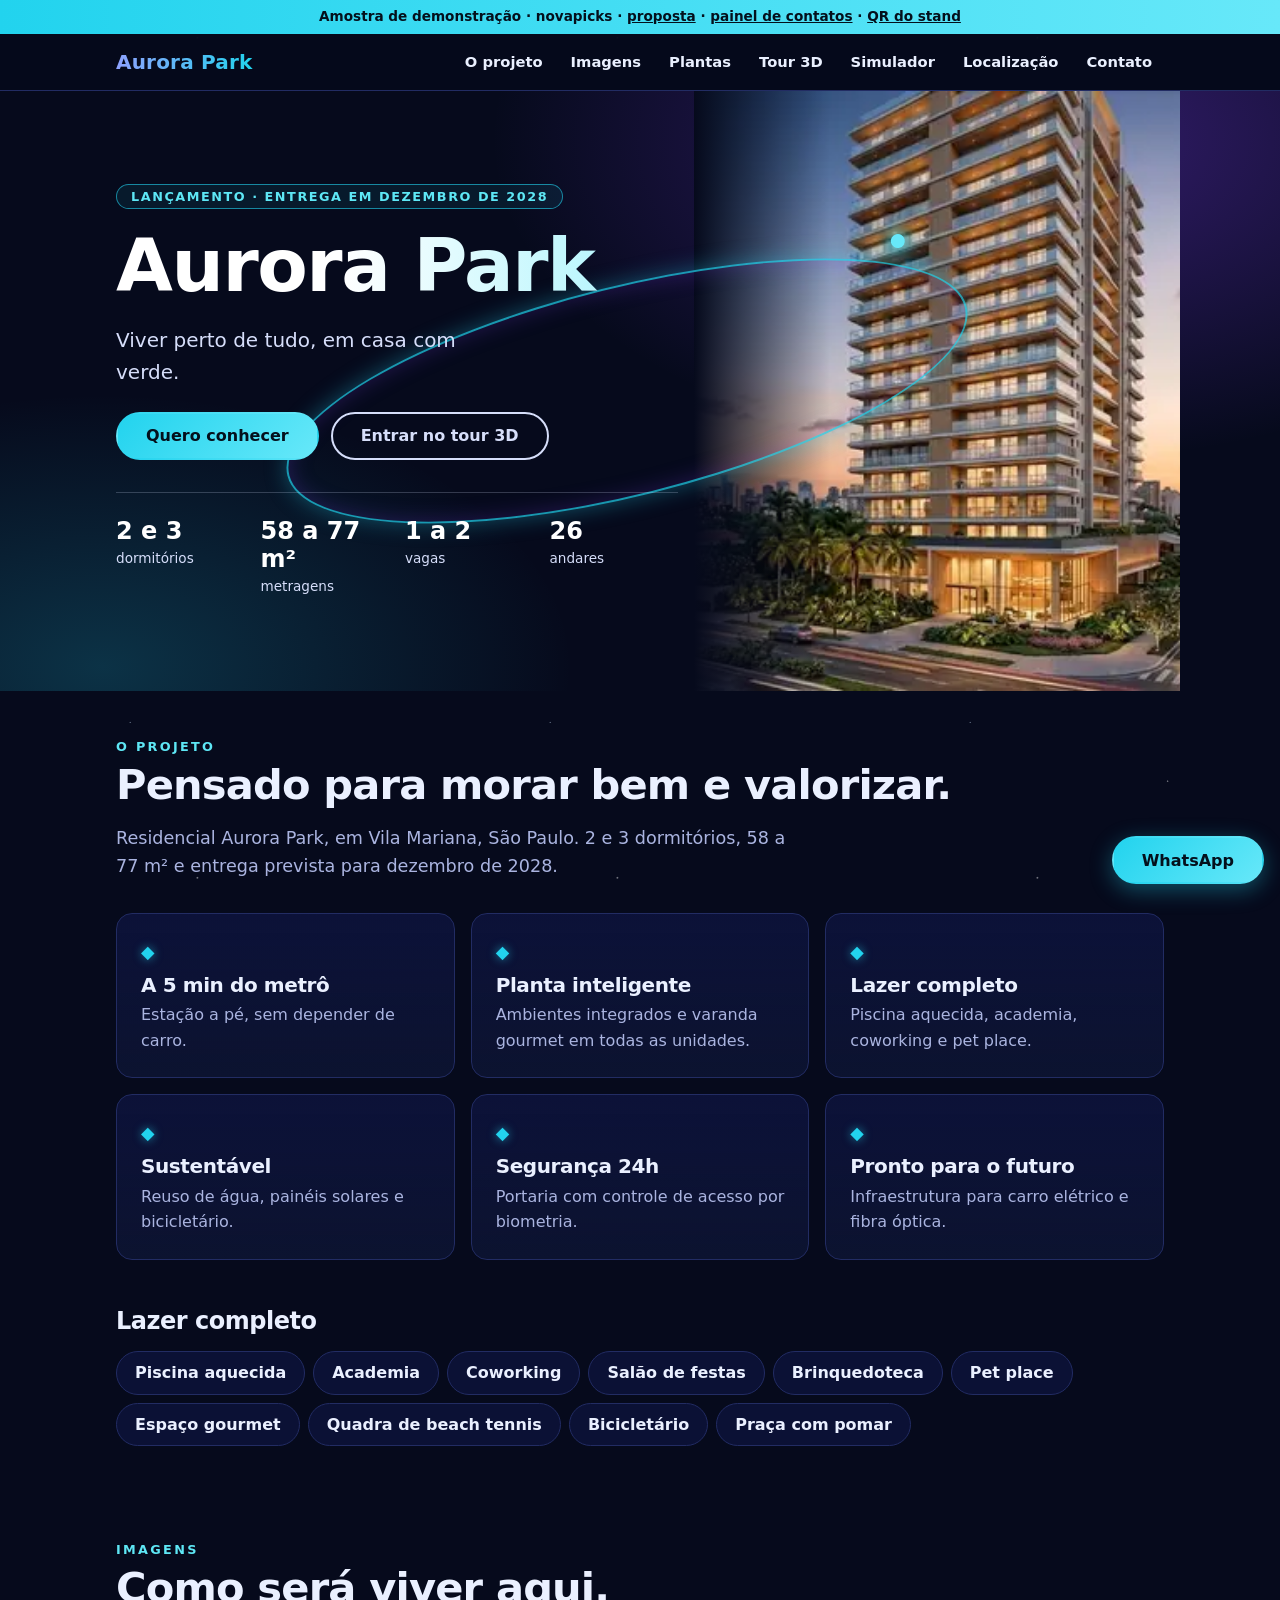
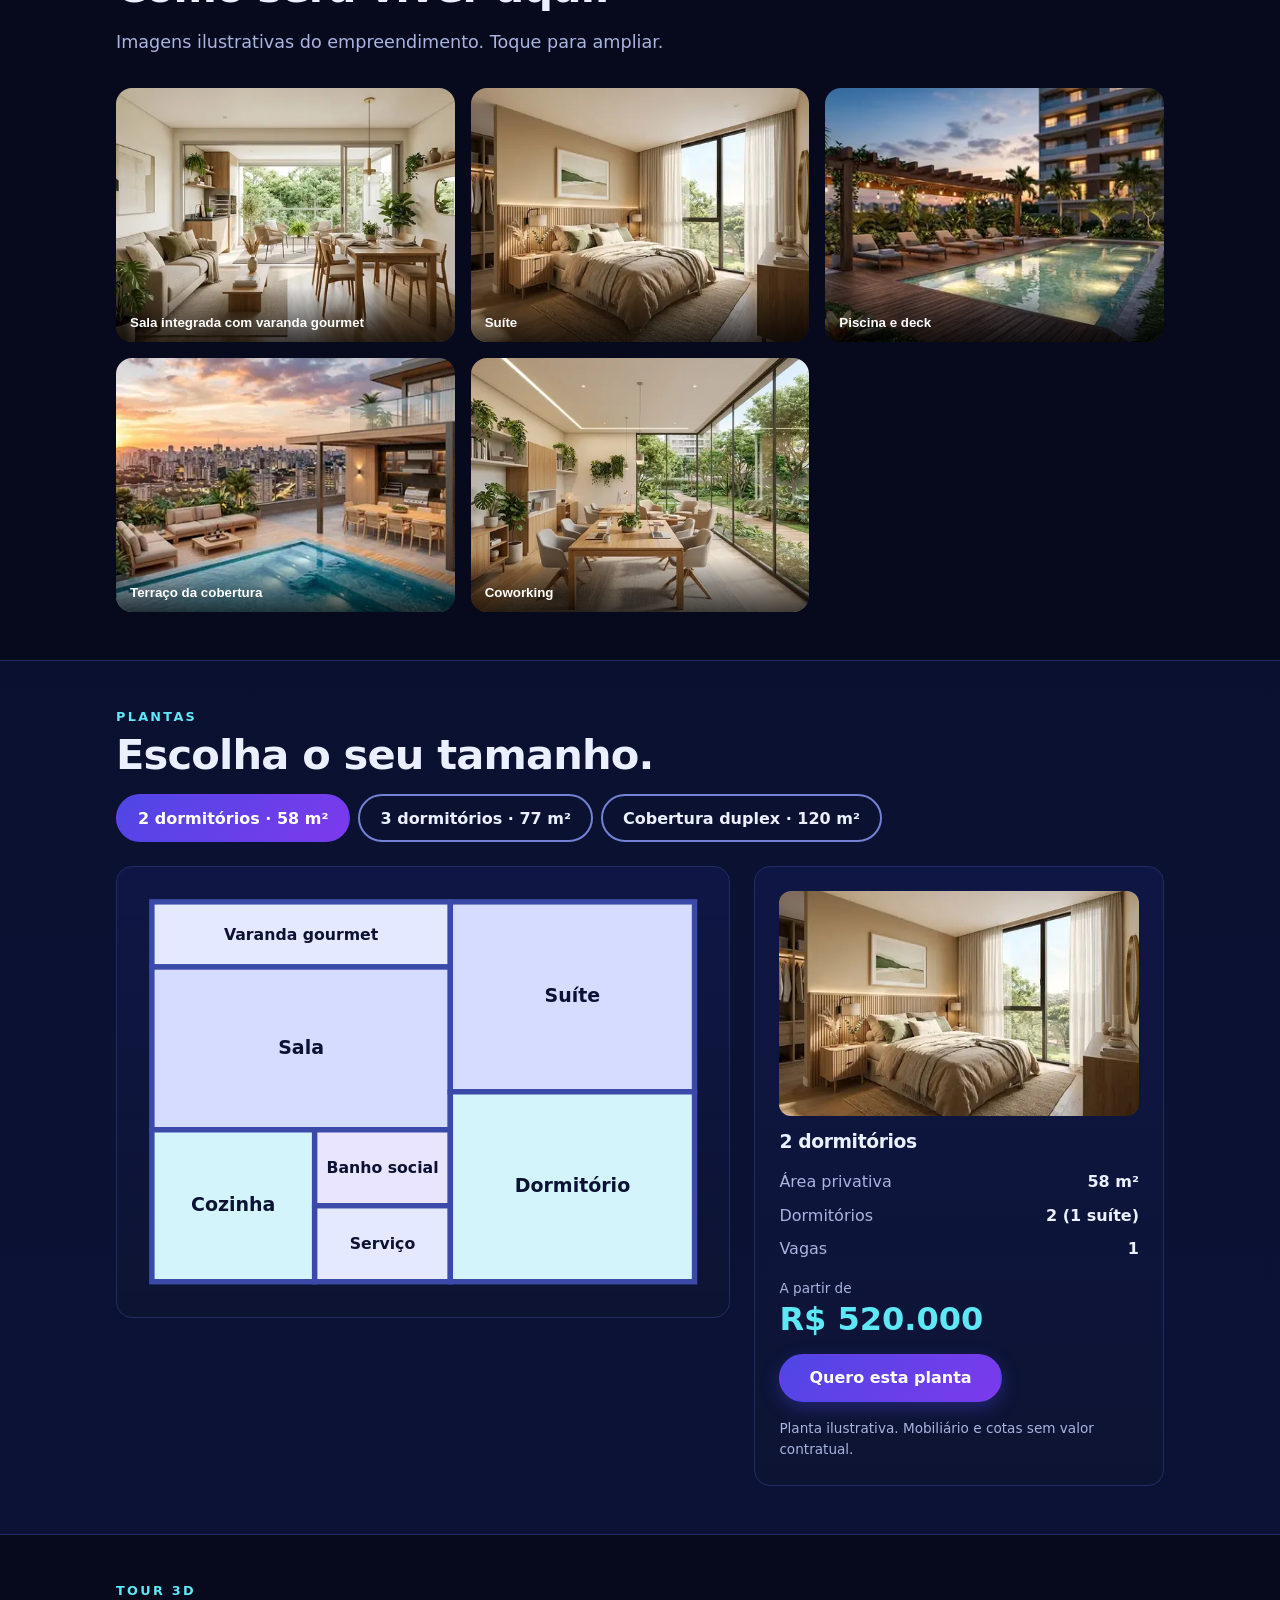
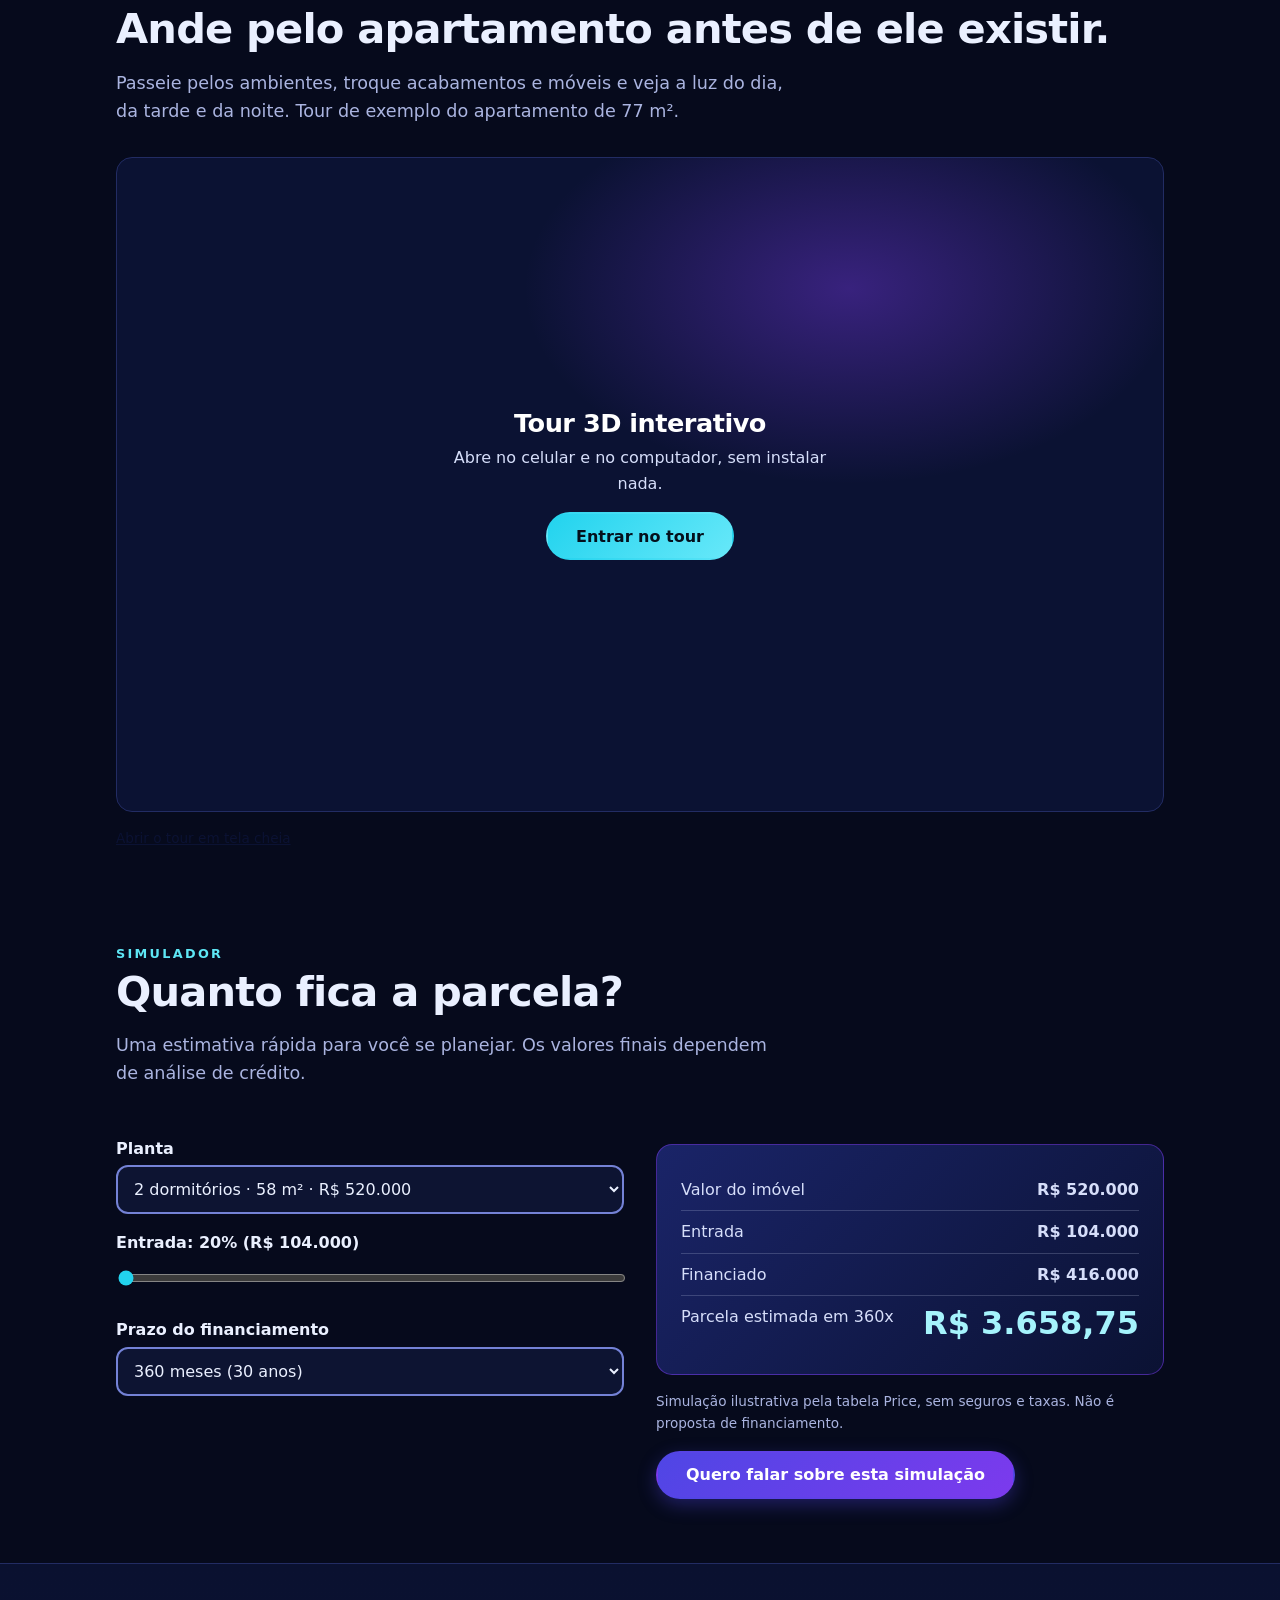
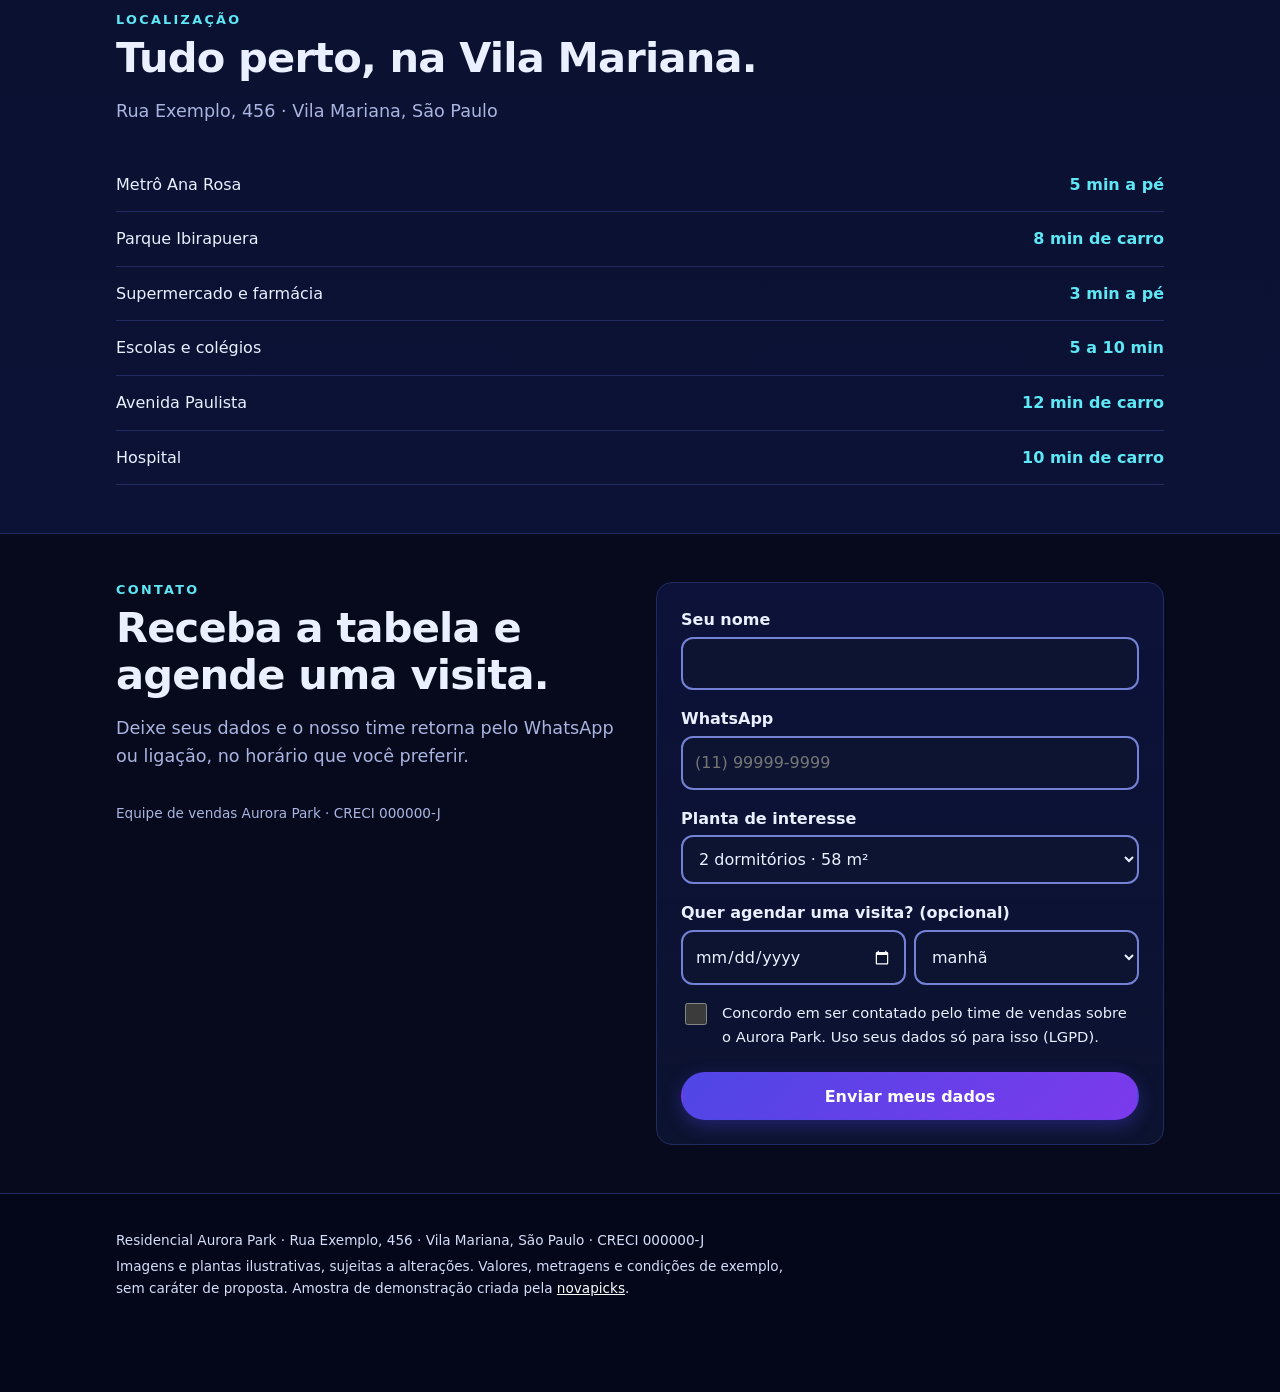
==== commit 56902db2: "fix: versão nos arquivos para atualizar o cache do navegador" ====
--- a/index.html
+++ b/index.html
@@ -6,7 +6,7 @@
 <meta name="description" content="Aurora Park: apartamentos de 2 e 3 dormitórios na Vila Mariana, com tour 3D, plantas e simulador.">
 <meta name="theme-color" content="#060a1c">
 <title>Aurora Park · Lançamento na Vila Mariana</title>
-<link rel="stylesheet" href="css/estilo.css">
+<link rel="stylesheet" href="css/estilo.css?v=3">
 </head>
 <body>
 <a class="pular" href="#conteudo">Pular para o conteúdo</a>
@@ -100,9 +100,9 @@
 <dialog id="lb" aria-label="Imagem ampliada"><button class="x" id="lb-x" type="button" aria-label="Fechar">×</button><img id="lb-img" alt=""><p id="lb-leg"></p></dialog>
 <a class="btn btn-ouro flutuante" id="zap" target="_blank" rel="noopener">WhatsApp</a>
 
-<script src="js/dados.js"></script>
-<script src="js/leads.js"></script>
-<script src="js/arte.js"></script>
-<script src="js/app.js"></script>
+<script src="js/dados.js?v=3"></script>
+<script src="js/leads.js?v=3"></script>
+<script src="js/arte.js?v=3"></script>
+<script src="js/app.js?v=3"></script>
 </body>
 </html>
